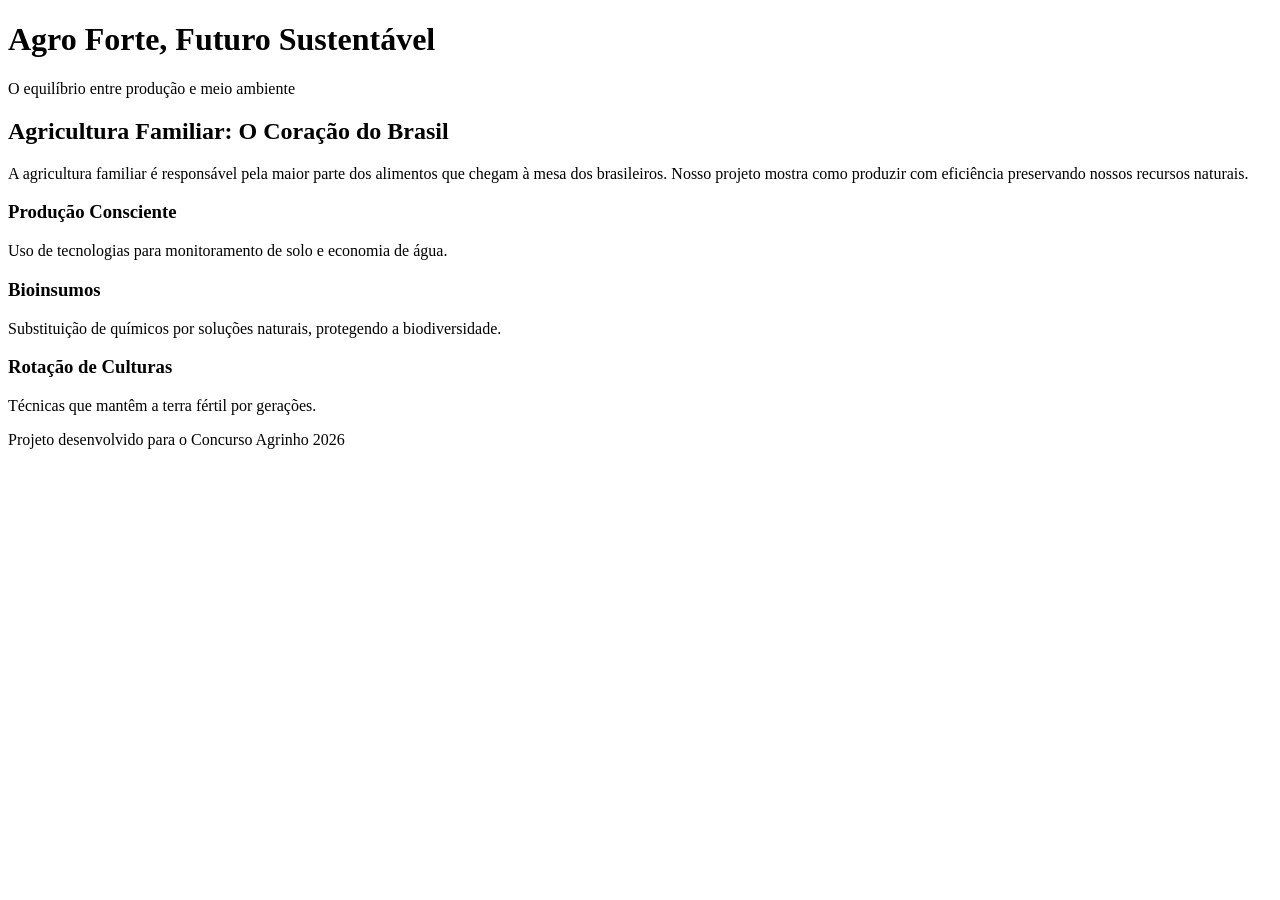
==== index.html @ bb141776 "Rename gemini-code-1778341694458.html to index.html" ====
<!DOCTYPE html>
<html lang="pt-br">
<head>
    <meta charset="UTF-8">
    <meta name="viewport" content="width=device-width, initial-scale=1.0">
    <title>AgroSustentável - Futuro da Agricultura Familiar</title>
    <link rel="stylesheet" href="style.css">
</head>
<body>
    <header>
        <h1>Agro Forte, Futuro Sustentável</h1>
        <p>O equilíbrio entre produção e meio ambiente</p>
    </header>

    <main>
        <section id="sobre">
            <h2>Agricultura Familiar: O Coração do Brasil</h2>
            <p>A agricultura familiar é responsável pela maior parte dos alimentos que chegam à mesa dos brasileiros. Nosso projeto mostra como produzir com eficiência preservando nossos recursos naturais.</p>
        </section>

        <section id="pilares">
            <div class="card">
                <h3>Produção Consciente</h3>
                <p>Uso de tecnologias para monitoramento de solo e economia de água.</p>
            </div>
            <div class="card">
                <h3>Bioinsumos</h3>
                <p>Substituição de químicos por soluções naturais, protegendo a biodiversidade.</p>
            </div>
            <div class="card">
                <h3>Rotação de Culturas</h3>
                <p>Técnicas que mantêm a terra fértil por gerações.</p>
            </div>
        </section>
    </main>

    <footer>
        <p>Projeto desenvolvido para o Concurso Agrinho 2026</p>
    </footer>
</body>
</html>
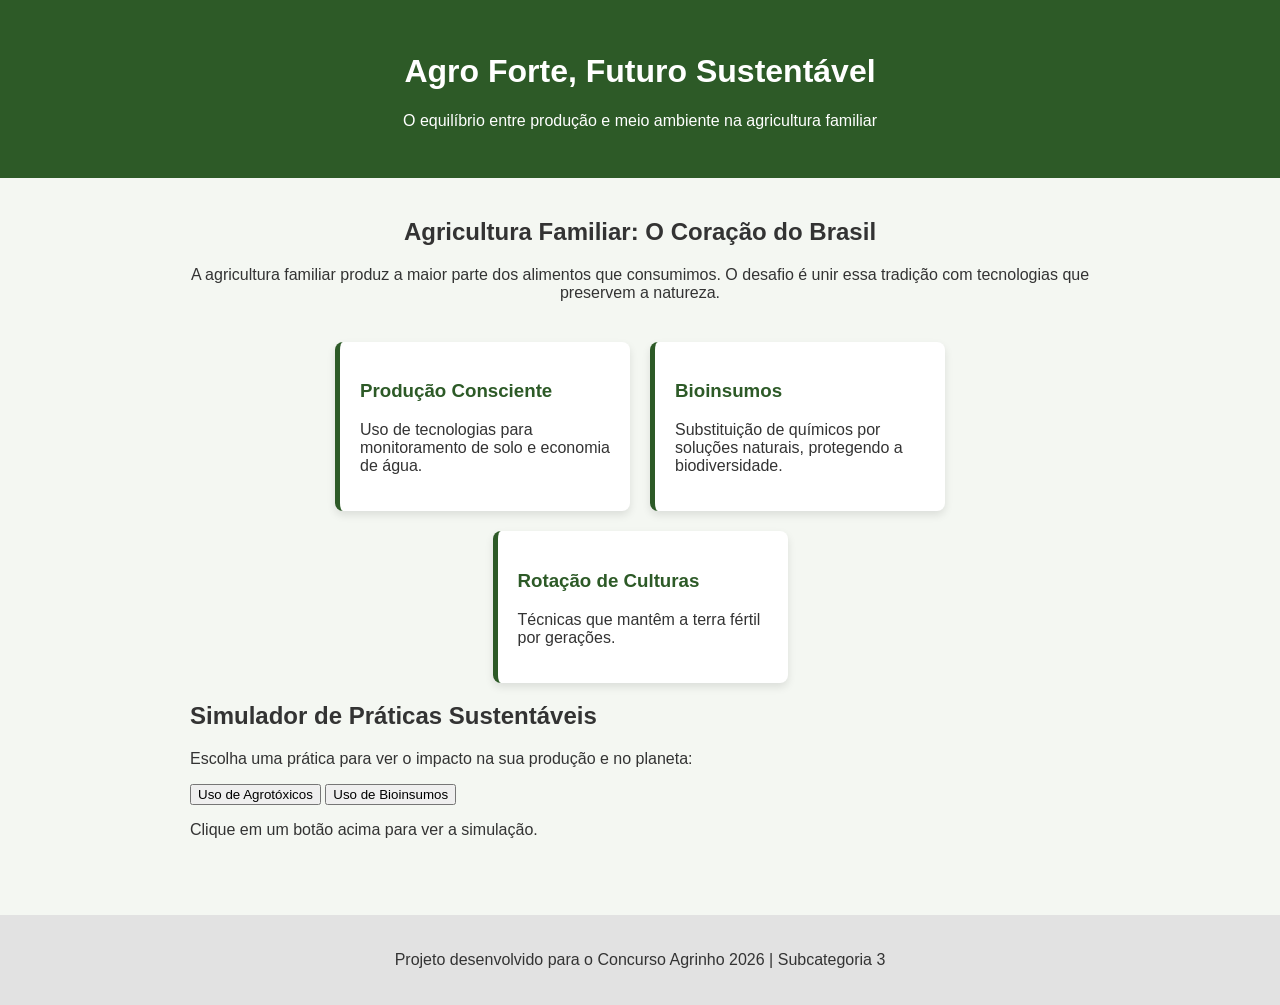
==== commit 64a5bc5e: "Update index.html" ====
--- a/index.html
+++ b/index.html
@@ -3,19 +3,19 @@
 <head>
     <meta charset="UTF-8">
     <meta name="viewport" content="width=device-width, initial-scale=1.0">
-    <title>AgroSustentável - Futuro da Agricultura Familiar</title>
+    <title>AgroSustentável - Concurso Agrinho 2026</title>
     <link rel="stylesheet" href="style.css">
 </head>
 <body>
     <header>
         <h1>Agro Forte, Futuro Sustentável</h1>
-        <p>O equilíbrio entre produção e meio ambiente</p>
+        <p>O equilíbrio entre produção e meio ambiente na agricultura familiar</p>
     </header>
 
     <main>
         <section id="sobre">
             <h2>Agricultura Familiar: O Coração do Brasil</h2>
-            <p>A agricultura familiar é responsável pela maior parte dos alimentos que chegam à mesa dos brasileiros. Nosso projeto mostra como produzir com eficiência preservando nossos recursos naturais.</p>
+            <p>A agricultura familiar produz a maior parte dos alimentos que consumimos. O desafio é unir essa tradição com tecnologias que preservem a natureza.</p>
         </section>
 
         <section id="pilares">
@@ -32,10 +32,26 @@
                 <p>Técnicas que mantêm a terra fértil por gerações.</p>
             </div>
         </section>
+
+        <section id="simulador">
+            <h2>Simulador de Práticas Sustentáveis</h2>
+            <p>Escolha uma prática para ver o impacto na sua produção e no planeta:</p>
+            
+            <div class="botoes-simulacao">
+                <button onclick="simular('quimico')">Uso de Agrotóxicos</button>
+                <button onclick="simular('sustentavel')">Uso de Bioinsumos</button>
+            </div>
+
+            <div id="resultado-simulacao">
+                <p>Clique em um botão acima para ver a simulação.</p>
+            </div>
+        </section>
     </main>
 
     <footer>
-        <p>Projeto desenvolvido para o Concurso Agrinho 2026</p>
+        <p>Projeto desenvolvido para o Concurso Agrinho 2026 | Subcategoria 3</p>
     </footer>
+
+    <script src="script.js"></script>
 </body>
 </html>
--- a/style.css
+++ b/style.css
@@ -0,0 +1,52 @@
+body {
+    font-family: 'Segoe UI', Tahoma, Geneva, Verdana, sans-serif;
+    margin: 0;
+    padding: 0;
+    background-color: #f4f7f2;
+    color: #333;
+}
+
+header {
+    background-color: #2d5a27;
+    color: white;
+    padding: 2rem;
+    text-align: center;
+}
+
+main {
+    padding: 20px;
+    max-width: 900px;
+    margin: auto;
+}
+
+#sobre {
+    text-align: center;
+    margin-bottom: 40px;
+}
+
+#pilares {
+    display: flex;
+    gap: 20px;
+    flex-wrap: wrap;
+    justify-content: center;
+}
+
+.card {
+    background: white;
+    border-left: 5px solid #2d5a27;
+    padding: 20px;
+    width: 250px;
+    box-shadow: 0 4px 8px rgba(0,0,0,0.1);
+    border-radius: 8px;
+}
+
+.card h3 {
+    color: #2d5a27;
+}
+
+footer {
+    text-align: center;
+    padding: 20px;
+    background: #e2e2e2;
+    margin-top: 40px;
+}
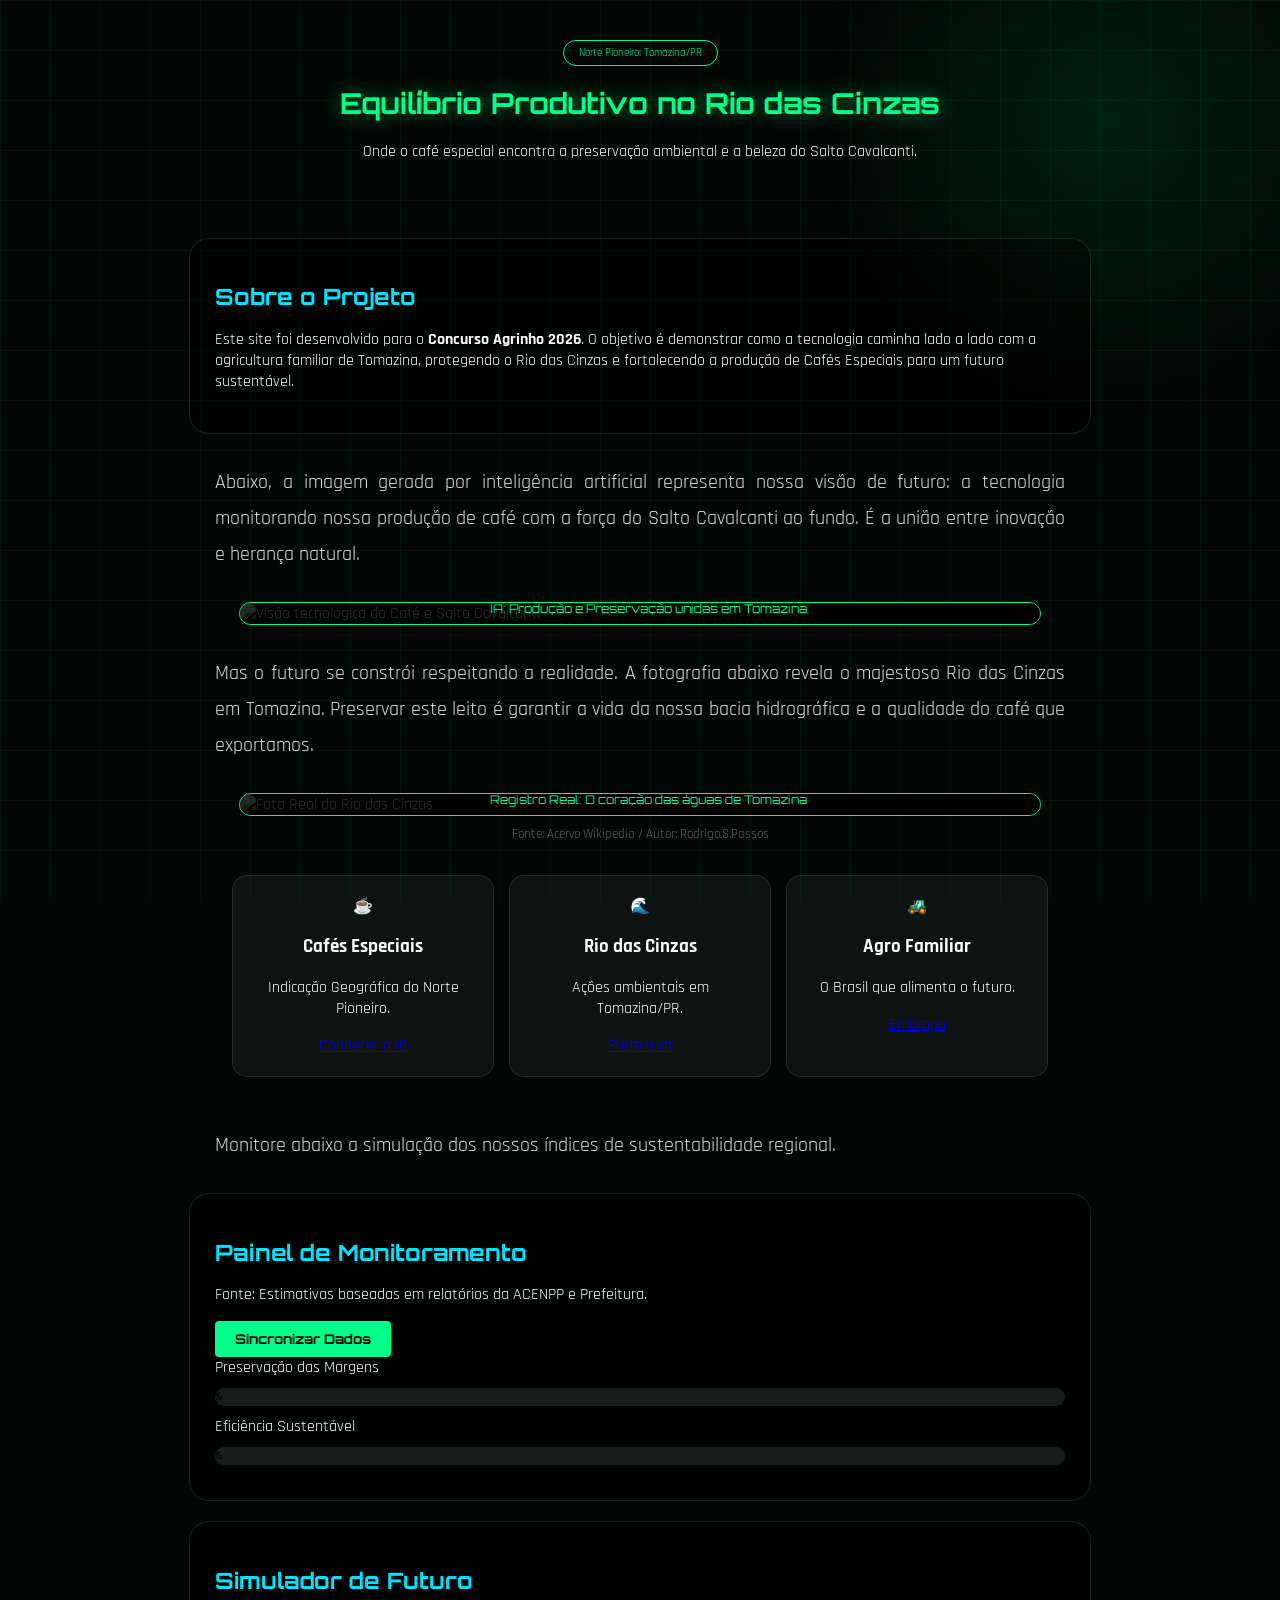
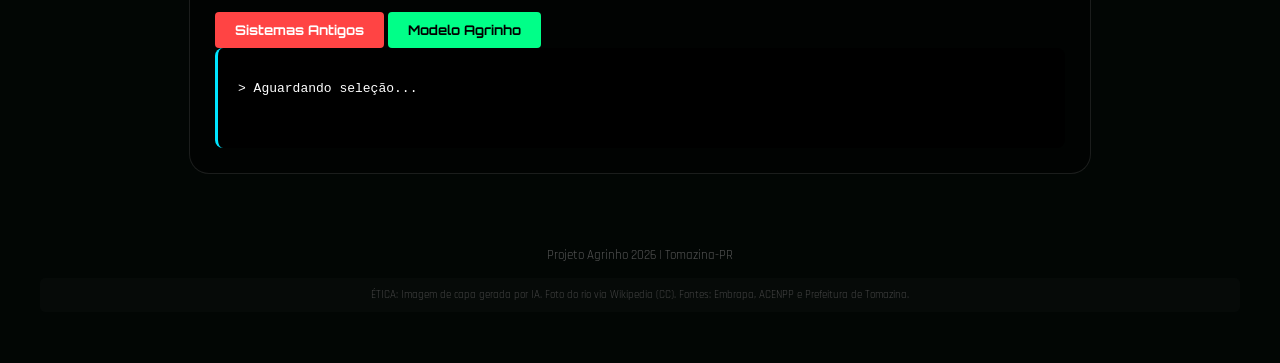
==== commit 62c49d0a: "Update index.html" ====
--- a/index.html
+++ b/index.html
@@ -3,53 +3,109 @@
 <head>
     <meta charset="UTF-8">
     <meta name="viewport" content="width=device-width, initial-scale=1.0">
-    <title>AgroSustentável - Concurso Agrinho 2026</title>
+    <title>Tomazina Sustentável - Agrinho 2026</title>
     <link rel="stylesheet" href="style.css">
+    <link href="https://fonts.googleapis.com/css2?family=Orbitron:wght@400;700&family=Rajdhani:wght@300;500;700&display=swap" rel="stylesheet">
 </head>
 <body>
+    <div class="grid-overlay"></div>
+    <div class="glow-sphere"></div>
+    
     <header>
-        <h1>Agro Forte, Futuro Sustentável</h1>
-        <p>O equilíbrio entre produção e meio ambiente na agricultura familiar</p>
+        <div class="badge">Norte Pioneiro: Tomazina/PR</div>
+        <h1>Equilíbrio Produtivo no Rio das Cinzas</h1>
+        <p class="subtitle">Onde o café especial encontra a preservação ambiental e a beleza do Salto Cavalcanti.</p>
     </header>
 
+    <section id="sobre-projeto" class="glass-panel">
+        <h2 class="section-title">Sobre o Projeto</h2>
+        <p class="texto-justificativa">
+            Este site foi desenvolvido para o <strong>Concurso Agrinho 2026</strong>. O objetivo é demonstrar como a 
+            tecnologia caminha lado a lado com a agricultura familiar de Tomazina, protegendo o Rio das Cinzas e 
+            fortalecendo a produção de Cafés Especiais para um futuro sustentável.
+        </p>
+    </section>
+
+    <div class="text-block-accessible">
+        <p>
+            Abaixo, a imagem gerada por inteligência artificial representa nossa visão de futuro: a tecnologia monitorando 
+            nossa produção de café com a força do Salto Cavalcanti ao fundo. É a união entre inovação e herança natural.
+        </p>
+    </div>
+
+    <section class="image-showcase">
+        <div class="image-container">
+            <img src="capa-sustentavel.png" alt="Visão tecnológica do Café e Salto Cavalcanti">
+            <div class="image-caption">IA: Produção e Preservação unidas em Tomazina</div>
+        </div>
+    </section>
+
+    <div class="text-block-accessible">
+        <p>
+            Mas o futuro se constrói respeitando a realidade. A fotografia abaixo revela o majestoso Rio das Cinzas em 
+            Tomazina. Preservar este leito é garantir a vida da nossa bacia hidrográfica e a qualidade do café que exportamos.
+        </p>
+    </div>
+
+    <section class="image-showcase">
+        <div class="image-container">
+            <img src="https://upload.wikimedia.org/wikipedia/commons/thumb/b/b3/Rio_das_Cinzas_em_Tomazina.jpg/1024px-Rio_das_Cinzas_em_Tomazina.jpg" alt="Foto Real do Rio das Cinzas">
+            <div class="image-caption">Registro Real: O coração das águas de Tomazina</div>
+        </div>
+    </section>
+    <p class="image-source">Fonte: Acervo Wikipedia / Autor: Rodrigo.S.Passos</p>
+
     <main>
-        <section id="sobre">
-            <h2>Agricultura Familiar: O Coração do Brasil</h2>
-            <p>A agricultura familiar produz a maior parte dos alimentos que consumimos. O desafio é unir essa tradição com tecnologias que preservem a natureza.</p>
-        </section>
-
-        <section id="pilares">
-            <div class="card">
-                <h3>Produção Consciente</h3>
-                <p>Uso de tecnologias para monitoramento de solo e economia de água.</p>
+        <section id="cards-container">
+            <div class="glass-card">
+                <div class="icon">☕</div>
+                <h3>Cafés Especiais</h3>
+                <p>Indicação Geográfica do Norte Pioneiro.</p>
+                <a href="https://www.cafesespeciaisdonortepioneiro.com.br/" target="_blank" class="btn-link">Conhecer a IG</a>
             </div>
-            <div class="card">
-                <h3>Bioinsumos</h3>
-                <p>Substituição de químicos por soluções naturais, protegendo a biodiversidade.</p>
+            <div class="glass-card">
+                <div class="icon">🌊</div>
+                <h3>Rio das Cinzas</h3>
+                <p>Ações ambientais em Tomazina/PR.</p>
+                <a href="https://www.tomazina.pr.gov.br/meio-ambiente" target="_blank" class="btn-link">Prefeitura</a>
             </div>
-            <div class="card">
-                <h3>Rotação de Culturas</h3>
-                <p>Técnicas que mantêm a terra fértil por gerações.</p>
+            <div class="glass-card">
+                <div class="icon">🚜</div>
+                <h3>Agro Familiar</h3>
+                <p>O Brasil que alimenta o futuro.</p>
+                <div class="link-group">
+                    <a href="https://www.embrapa.br/tema-agricultura-familiar" target="_blank" class="btn-link-sm">Embrapa</a>
+                </div>
             </div>
         </section>
 
-        <section id="simulador">
-            <h2>Simulador de Práticas Sustentáveis</h2>
-            <p>Escolha uma prática para ver o impacto na sua produção e no planeta:</p>
-            
-            <div class="botoes-simulacao">
-                <button onclick="simular('quimico')">Uso de Agrotóxicos</button>
-                <button onclick="simular('sustentavel')">Uso de Bioinsumos</button>
+        <div class="text-block-accessible">
+            <p>Monitore abaixo a simulação dos nossos índices de sustentabilidade regional.</p>
+        </div>
+
+        <section id="comparativo-dados" class="glass-panel">
+            <h2 class="section-title">Painel de Monitoramento</h2>
+            <p class="fonte-dados">Fonte: Estimativas baseadas em relatórios da ACENPP e Prefeitura.</p>
+            <button class="btn-main" onclick="animarGrafico()">Sincronizar Dados</button>
+            <div class="grafico-container">
+                <div class="data-row"><label>Preservação das Margens</label><div class="progress-bg"><div id="barra-rio" class="progress-fill neon-cyan">0%</div></div></div>
+                <div class="data-row"><label>Eficiência Sustentável</label><div class="progress-bg"><div id="barra-cafe" class="progress-fill neon-green">0%</div></div></div>
             </div>
+        </section>
 
-            <div id="resultado-simulacao">
-                <p>Clique em um botão acima para ver a simulação.</p>
+        <section id="simulador-futurista" class="glass-panel">
+            <h2 class="section-title">Simulador de Futuro</h2>
+            <div class="terminal-actions">
+                <button class="btn-action red" onclick="simular('quimico')">Sistemas Antigos</button>
+                <button class="btn-action green" onclick="simular('sustentavel')">Modelo Agrinho</button>
             </div>
+            <div id="terminal-screen"><p id="status-text">> Aguardando seleção...</p></div>
         </section>
     </main>
 
     <footer>
-        <p>Projeto desenvolvido para o Concurso Agrinho 2026 | Subcategoria 3</p>
+        <p>Projeto Agrinho 2026 | Tomazina-PR</p>
+        <p class="credits">ÉTICA: Imagem de capa gerada por IA. Foto do rio via Wikipedia (CC). Fontes: Embrapa, ACENPP e Prefeitura de Tomazina.</p>
     </footer>
 
     <script src="script.js"></script>
--- a/style.css
+++ b/style.css
@@ -1,52 +1,67 @@
-body {
-    font-family: 'Segoe UI', Tahoma, Geneva, Verdana, sans-serif;
-    margin: 0;
-    padding: 0;
-    background-color: #f4f7f2;
-    color: #333;
+:root {
+    --neon-green: #00ff88;
+    --neon-cyan: #00e5ff;
+    --dark-void: #020604;
+    --glass-white: rgba(255, 255, 255, 0.05);
+    --glass-border: rgba(255, 255, 255, 0.1);
 }
 
-header {
-    background-color: #2d5a27;
-    color: white;
-    padding: 2rem;
-    text-align: center;
+body {
+    background-color: var(--dark-void);
+    color: #ffffff;
+    font-family: 'Rajdhani', sans-serif;
+    margin: 0;
+    overflow-x: hidden;
 }
 
-main {
-    padding: 20px;
-    max-width: 900px;
-    margin: auto;
+/* Fundo Futurista */
+.grid-overlay {
+    position: fixed;
+    top: 0; left: 0; width: 100%; height: 100%;
+    background-image: linear-gradient(rgba(0, 255, 136, 0.05) 1px, transparent 1px), 
+                      linear-gradient(90deg, rgba(0, 255, 136, 0.05) 1px, transparent 1px);
+    background-size: 50px 50px;
+    z-index: -2;
 }
 
-#sobre {
-    text-align: center;
-    margin-bottom: 40px;
+.glow-sphere {
+    position: fixed;
+    top: -20%; right: -10%; width: 600px; height: 600px;
+    background: radial-gradient(circle, rgba(0, 255, 136, 0.1) 0%, transparent 70%);
+    z-index: -1;
 }
 
-#pilares {
-    display: flex;
-    gap: 20px;
-    flex-wrap: wrap;
-    justify-content: center;
-}
+header { padding: 40px 20px; text-align: center; }
+h1 { font-family: 'Orbitron', sans-serif; font-size: 1.8rem; color: var(--neon-green); text-shadow: 0 0 20px rgba(0, 255, 136, 0.5); }
+.badge { display: inline-block; padding: 5px 15px; border: 1px solid var(--neon-green); border-radius: 50px; color: var(--neon-green); font-size: 0.7rem; }
 
-.card {
-    background: white;
-    border-left: 5px solid #2d5a27;
-    padding: 20px;
-    width: 250px;
-    box-shadow: 0 4px 8px rgba(0,0,0,0.1);
-    border-radius: 8px;
-}
+/* ACESSIBILIDADE */
+.text-block-accessible { max-width: 850px; margin: 30px auto; padding: 0 25px; text-align: justify; }
+.text-block-accessible p { font-size: 1.25rem; line-height: 1.8; color: #e0e0e0; }
 
-.card h3 {
-    color: #2d5a27;
-}
+.glass-panel { background: rgba(0, 0, 0, 0.4); border: 1px solid var(--glass-border); border-radius: 20px; padding: 25px; max-width: 850px; margin: 20px auto; width: 90%; }
+.section-title { font-family: 'Orbitron', sans-serif; color: var(--neon-cyan); font-size: 1.4rem; }
 
-footer {
-    text-align: center;
-    padding: 20px;
-    background: #e2e2e2;
-    margin-top: 40px;
-}
+.image-showcase { display: flex; justify-content: center; margin: 20px 0; }
+.image-container { max-width: 800px; width: 90%; border-radius: 15px; overflow: hidden; border: 1px solid var(--neon-green); position: relative; }
+.image-container img { width: 100%; display: block; filter: brightness(0.9); }
+.image-caption { position: absolute; bottom: 0; width: 100%; background: rgba(0,0,0,0.8); color: var(--neon-green); padding: 8px; text-align: center; font-size: 0.75rem; font-family: 'Orbitron'; }
+.image-source { text-align: center; font-size: 0.8rem; color: #666; margin-top: -10px; }
+
+#cards-container { display: flex; flex-wrap: wrap; justify-content: center; gap: 15px; padding: 20px; }
+.glass-card { background: var(--glass-white); border: 1px solid var(--glass-border); border-radius: 15px; padding: 20px; width: 220px; text-align: center; }
+
+.progress-bg { background: rgba(255,255,255,0.1); height: 18px; border-radius: 10px; margin: 10px 0; overflow: hidden; }
+.progress-fill { height: 100%; display: flex; align-items: center; justify-content: center; font-size: 11px; color: #000; font-weight: bold; width: 0%; transition: width 0.5s ease; }
+.neon-green { background: var(--neon-green); }
+.neon-cyan { background: var(--neon-cyan); }
+
+.btn-main, .btn-action { background: var(--neon-green); border: none; padding: 10px 20px; font-family: 'Orbitron'; cursor: pointer; border-radius: 4px; font-weight: bold; }
+.red { background: #ff4444; color: #fff; }
+
+#terminal-screen { background: #000; padding: 20px; border-radius: 8px; font-family: monospace; border-left: 3px solid var(--neon-cyan); min-height: 60px; text-align: left; }
+
+footer { text-align: center; padding: 40px; font-size: 0.8rem; color: #555; }
+.credits { font-size: 0.7rem; color: #444; margin-top: 15px; background: rgba(255,255,255,0.02); padding: 10px; border-radius: 5px; }
+
+@media (max-width: 600px) { .text-block-accessible p { font-size: 1.1rem; } h1 { font-size: 1.5rem; } }
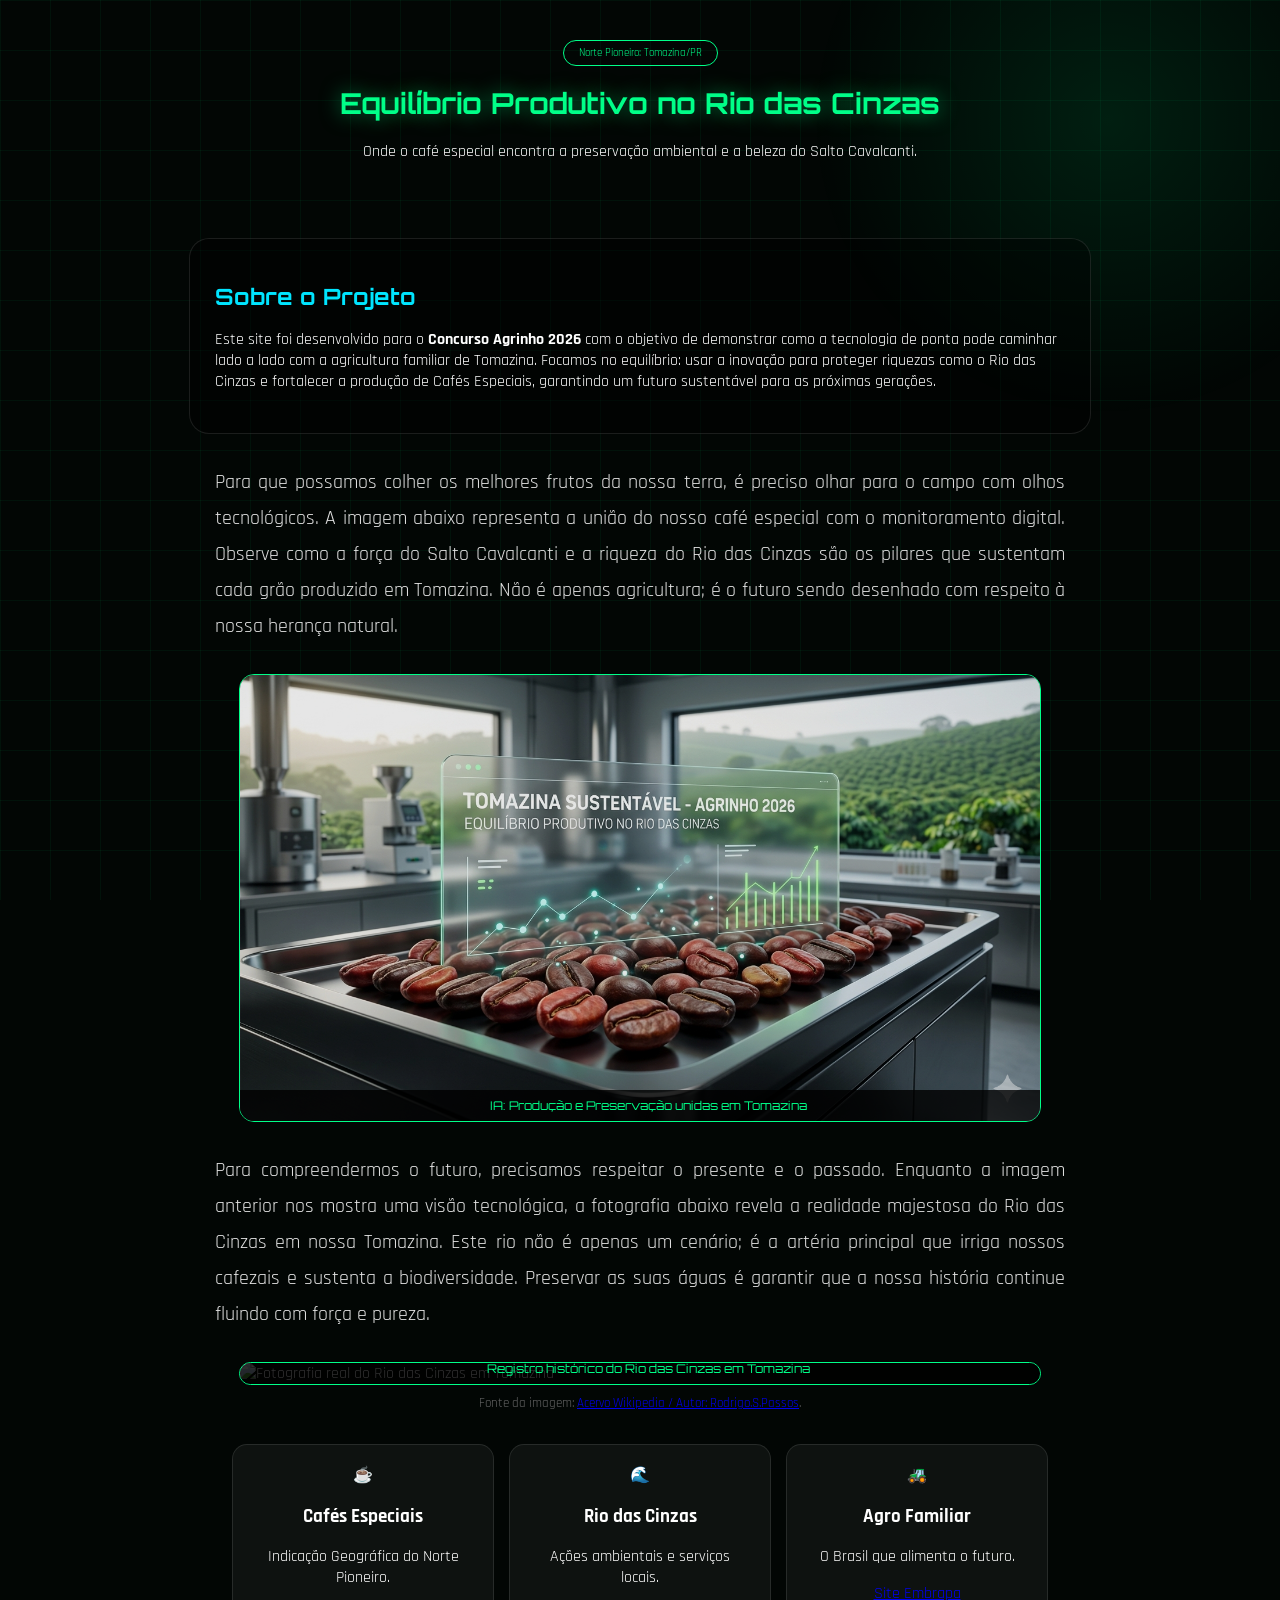
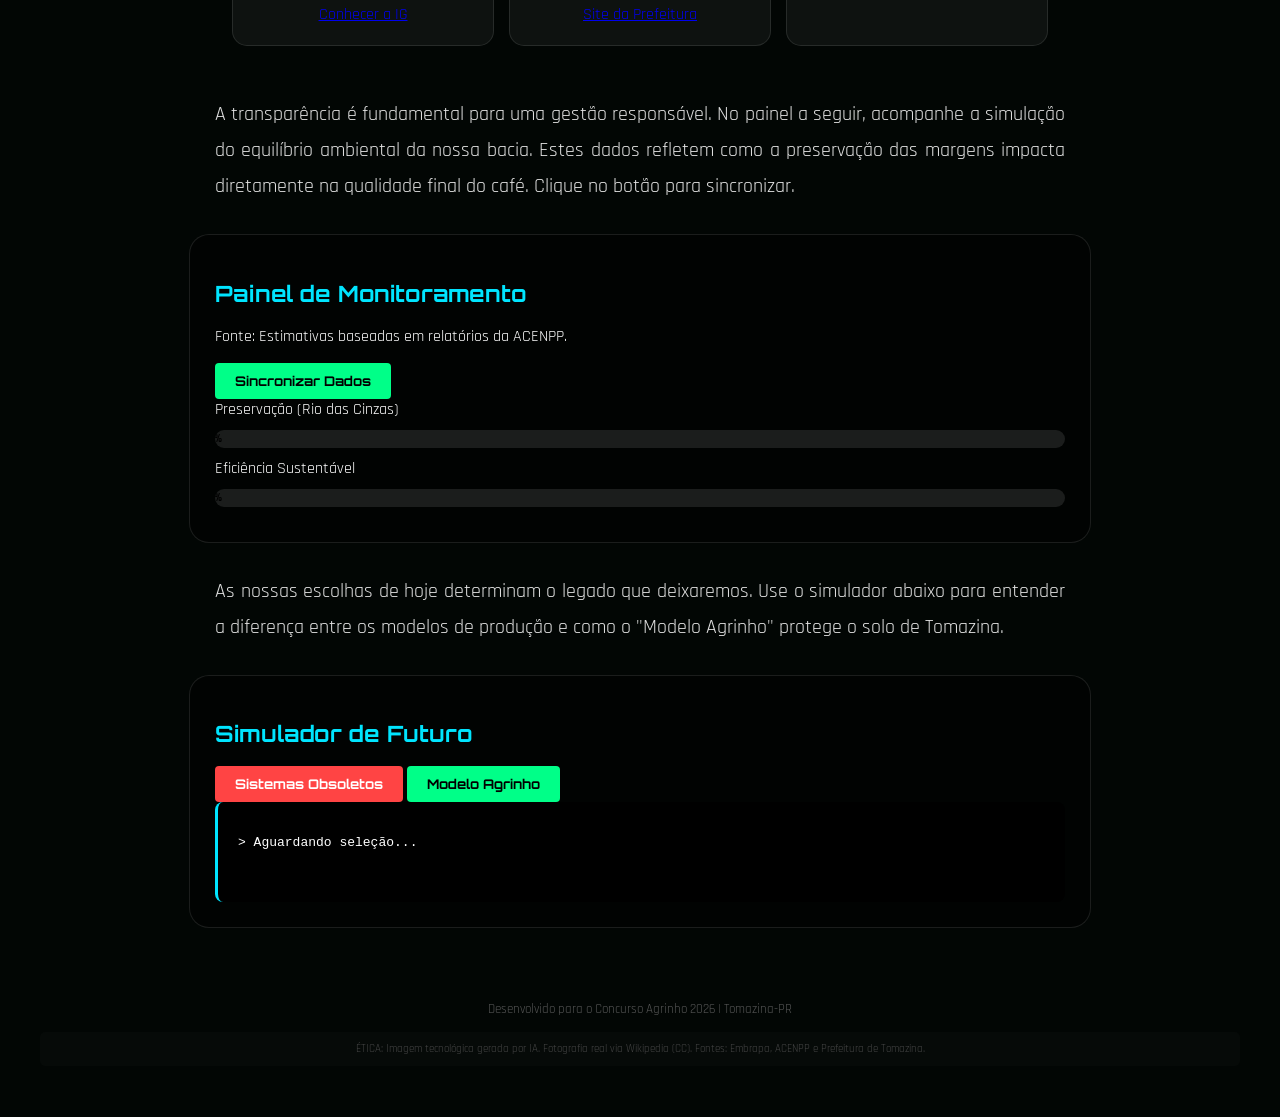
==== commit 3eeebf16: "Update index.html" ====
--- a/index.html
+++ b/index.html
@@ -20,16 +20,19 @@
     <section id="sobre-projeto" class="glass-panel">
         <h2 class="section-title">Sobre o Projeto</h2>
         <p class="texto-justificativa">
-            Este site foi desenvolvido para o <strong>Concurso Agrinho 2026</strong>. O objetivo é demonstrar como a 
-            tecnologia caminha lado a lado com a agricultura familiar de Tomazina, protegendo o Rio das Cinzas e 
-            fortalecendo a produção de Cafés Especiais para um futuro sustentável.
+            Este site foi desenvolvido para o <strong>Concurso Agrinho 2026</strong> com o objetivo de demonstrar como a 
+            tecnologia de ponta pode caminhar lado a lado com a agricultura familiar de Tomazina. 
+            Focamos no equilíbrio: usar a inovação para proteger riquezas como o Rio das Cinzas e fortalecer a produção de 
+            Cafés Especiais, garantindo um futuro sustentável para as próximas gerações.
         </p>
     </section>
 
     <div class="text-block-accessible">
         <p>
-            Abaixo, a imagem gerada por inteligência artificial representa nossa visão de futuro: a tecnologia monitorando 
-            nossa produção de café com a força do Salto Cavalcanti ao fundo. É a união entre inovação e herança natural.
+            Para que possamos colher os melhores frutos da nossa terra, é preciso olhar para o campo com olhos tecnológicos. 
+            A imagem abaixo representa a união do nosso café especial com o monitoramento digital. Observe como a força do 
+            Salto Cavalcanti e a riqueza do Rio das Cinzas são os pilares que sustentam cada grão produzido em Tomazina. 
+            Não é apenas agricultura; é o futuro sendo desenhado com respeito à nossa herança natural.
         </p>
     </div>
 
@@ -42,18 +45,22 @@
 
     <div class="text-block-accessible">
         <p>
-            Mas o futuro se constrói respeitando a realidade. A fotografia abaixo revela o majestoso Rio das Cinzas em 
-            Tomazina. Preservar este leito é garantir a vida da nossa bacia hidrográfica e a qualidade do café que exportamos.
+            Para compreendermos o futuro, precisamos respeitar o presente e o passado. Enquanto a imagem anterior nos mostra 
+            uma visão tecnológica, a fotografia abaixo revela a realidade majestosa do Rio das Cinzas em nossa Tomazina. 
+            Este rio não é apenas um cenário; é a artéria principal que irriga nossos cafezais e sustenta a biodiversidade. 
+            Preservar as suas águas é garantir que a nossa história continue fluindo com força e pureza.
         </p>
     </div>
 
     <section class="image-showcase">
         <div class="image-container">
-            <img src="https://upload.wikimedia.org/wikipedia/commons/thumb/b/b3/Rio_das_Cinzas_em_Tomazina.jpg/1024px-Rio_das_Cinzas_em_Tomazina.jpg" alt="Foto Real do Rio das Cinzas">
-            <div class="image-caption">Registro Real: O coração das águas de Tomazina</div>
+            <img src="rio-tomazina.jpg" alt="Fotografia real do Rio das Cinzas em Tomazina">
+            <div class="image-caption">Registro histórico do Rio das Cinzas em Tomazina</div>
         </div>
     </section>
-    <p class="image-source">Fonte: Acervo Wikipedia / Autor: Rodrigo.S.Passos</p>
+    <p class="image-source">
+        Fonte da imagem: <a href="https://pt.wikipedia.org/wiki/Ficheiro:Rio_das_Cinzas_em_Tomazina.jpg" target="_blank">Acervo Wikipedia / Autor: Rodrigo.S.Passos</a>.
+    </p>
 
     <main>
         <section id="cards-container">
@@ -63,40 +70,59 @@
                 <p>Indicação Geográfica do Norte Pioneiro.</p>
                 <a href="https://www.cafesespeciaisdonortepioneiro.com.br/" target="_blank" class="btn-link">Conhecer a IG</a>
             </div>
+
             <div class="glass-card">
                 <div class="icon">🌊</div>
                 <h3>Rio das Cinzas</h3>
-                <p>Ações ambientais em Tomazina/PR.</p>
-                <a href="https://www.tomazina.pr.gov.br/meio-ambiente" target="_blank" class="btn-link">Prefeitura</a>
+                <p>Ações ambientais e serviços locais.</p>
+                <a href="https://www.tomazina.pr.gov.br/meio-ambiente" target="_blank" class="btn-link">Site da Prefeitura</a>
             </div>
+
             <div class="glass-card">
                 <div class="icon">🚜</div>
                 <h3>Agro Familiar</h3>
                 <p>O Brasil que alimenta o futuro.</p>
                 <div class="link-group">
-                    <a href="https://www.embrapa.br/tema-agricultura-familiar" target="_blank" class="btn-link-sm">Embrapa</a>
+                    <a href="https://www.embrapa.br/tema-agricultura-familiar" target="_blank" class="btn-link-sm">Site Embrapa</a>
                 </div>
             </div>
         </section>
 
         <div class="text-block-accessible">
-            <p>Monitore abaixo a simulação dos nossos índices de sustentabilidade regional.</p>
+            <p>
+                A transparência é fundamental para uma gestão responsável. No painel a seguir, acompanhe a simulação do 
+                equilíbrio ambiental da nossa bacia. Estes dados refletem como a preservação das margens impacta diretamente 
+                na qualidade final do café. Clique no botão para sincronizar.
+            </p>
         </div>
 
         <section id="comparativo-dados" class="glass-panel">
             <h2 class="section-title">Painel de Monitoramento</h2>
-            <p class="fonte-dados">Fonte: Estimativas baseadas em relatórios da ACENPP e Prefeitura.</p>
+            <p class="fonte-dados">Fonte: Estimativas baseadas em relatórios da ACENPP.</p>
             <button class="btn-main" onclick="animarGrafico()">Sincronizar Dados</button>
             <div class="grafico-container">
-                <div class="data-row"><label>Preservação das Margens</label><div class="progress-bg"><div id="barra-rio" class="progress-fill neon-cyan">0%</div></div></div>
-                <div class="data-row"><label>Eficiência Sustentável</label><div class="progress-bg"><div id="barra-cafe" class="progress-fill neon-green">0%</div></div></div>
+                <div class="data-row">
+                    <label>Preservação (Rio das Cinzas)</label>
+                    <div class="progress-bg"><div id="barra-rio" class="progress-fill neon-cyan">0%</div></div>
+                </div>
+                <div class="data-row">
+                    <label>Eficiência Sustentável</label>
+                    <div class="progress-bg"><div id="barra-cafe" class="progress-fill neon-green">0%</div></div>
+                </div>
             </div>
         </section>
+
+        <div class="text-block-accessible">
+            <p>
+                As nossas escolhas de hoje determinam o legado que deixaremos. Use o simulador abaixo para entender a 
+                diferença entre os modelos de produção e como o "Modelo Agrinho" protege o solo de Tomazina.
+            </p>
+        </div>
 
         <section id="simulador-futurista" class="glass-panel">
             <h2 class="section-title">Simulador de Futuro</h2>
             <div class="terminal-actions">
-                <button class="btn-action red" onclick="simular('quimico')">Sistemas Antigos</button>
+                <button class="btn-action red" onclick="simular('quimico')">Sistemas Obsoletos</button>
                 <button class="btn-action green" onclick="simular('sustentavel')">Modelo Agrinho</button>
             </div>
             <div id="terminal-screen"><p id="status-text">> Aguardando seleção...</p></div>
@@ -104,8 +130,11 @@
     </main>
 
     <footer>
-        <p>Projeto Agrinho 2026 | Tomazina-PR</p>
-        <p class="credits">ÉTICA: Imagem de capa gerada por IA. Foto do rio via Wikipedia (CC). Fontes: Embrapa, ACENPP e Prefeitura de Tomazina.</p>
+        <p>Desenvolvido para o Concurso Agrinho 2026 | Tomazina-PR</p>
+        <p class="credits">
+            ÉTICA: Imagem tecnológica gerada por IA. Fotografia real via Wikipedia (CC). 
+            Fontes: Embrapa, ACENPP e Prefeitura de Tomazina.
+        </p>
     </footer>
 
     <script src="script.js"></script>
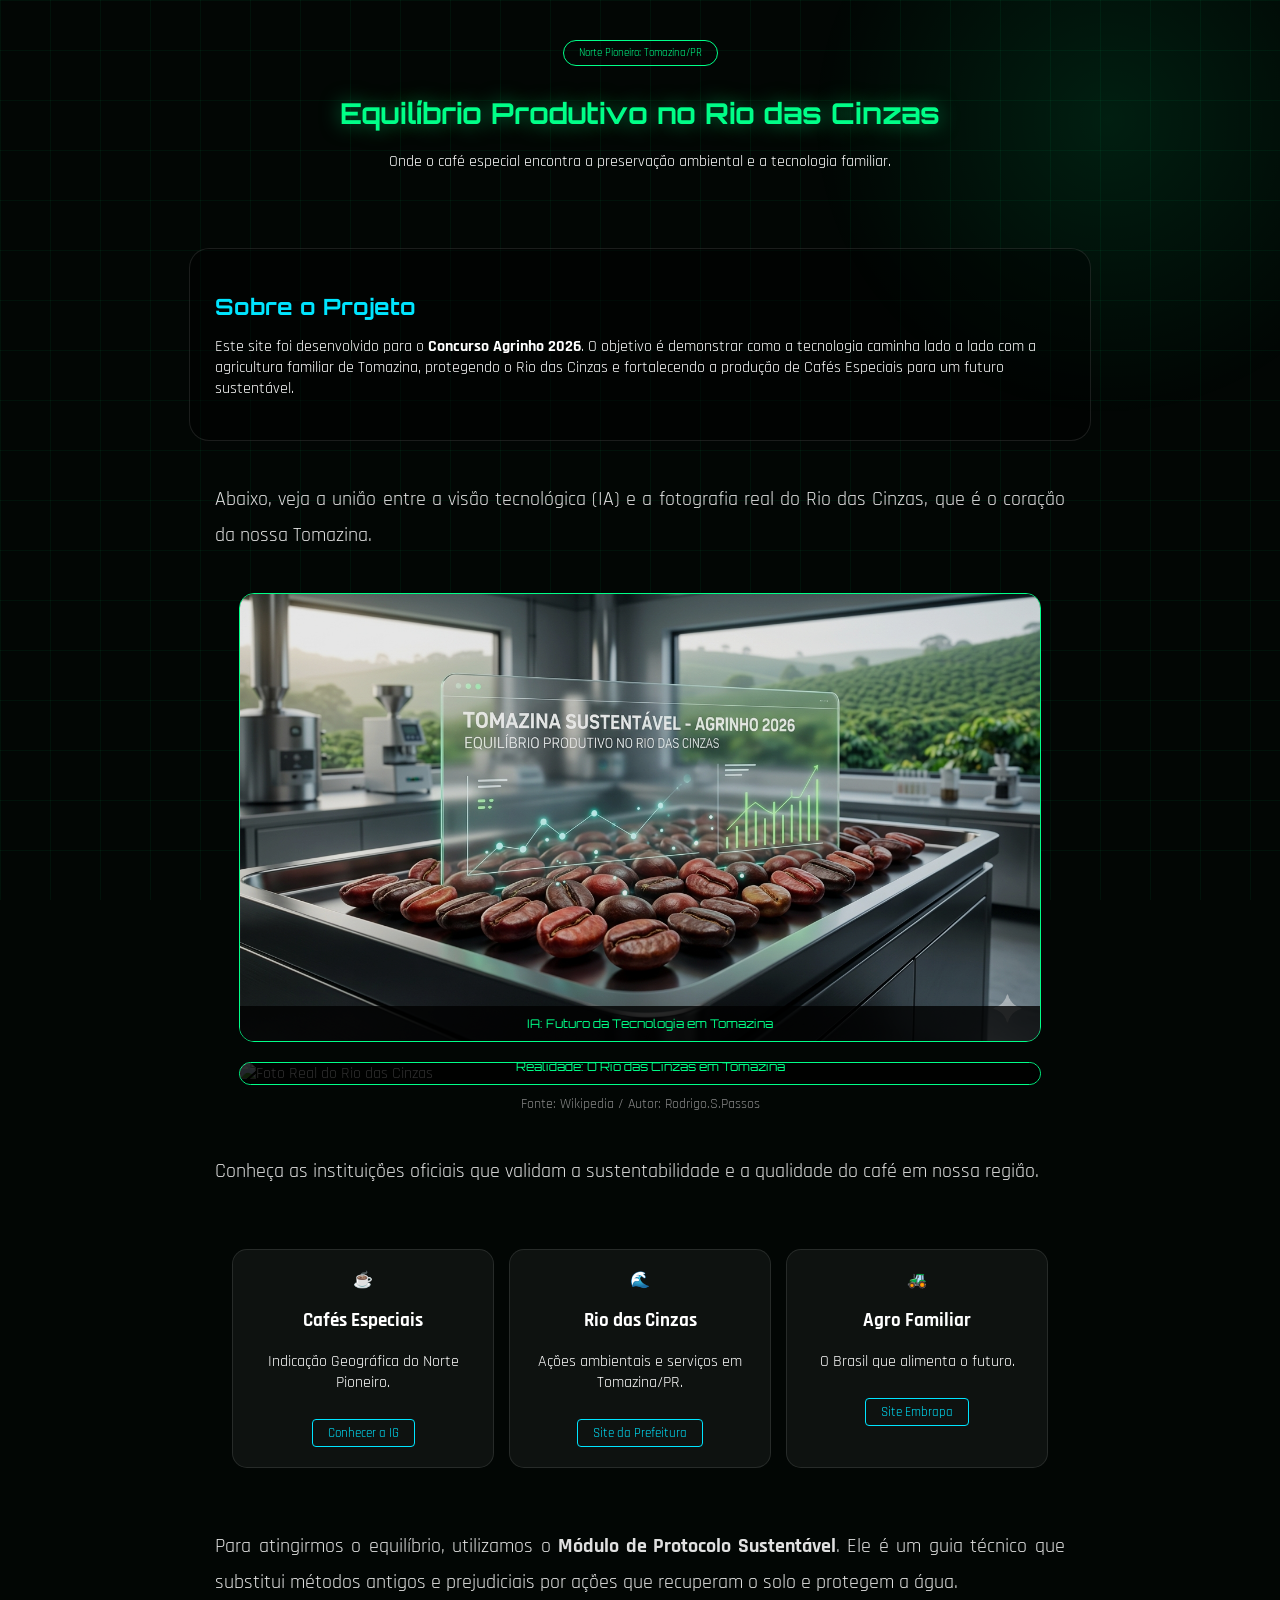
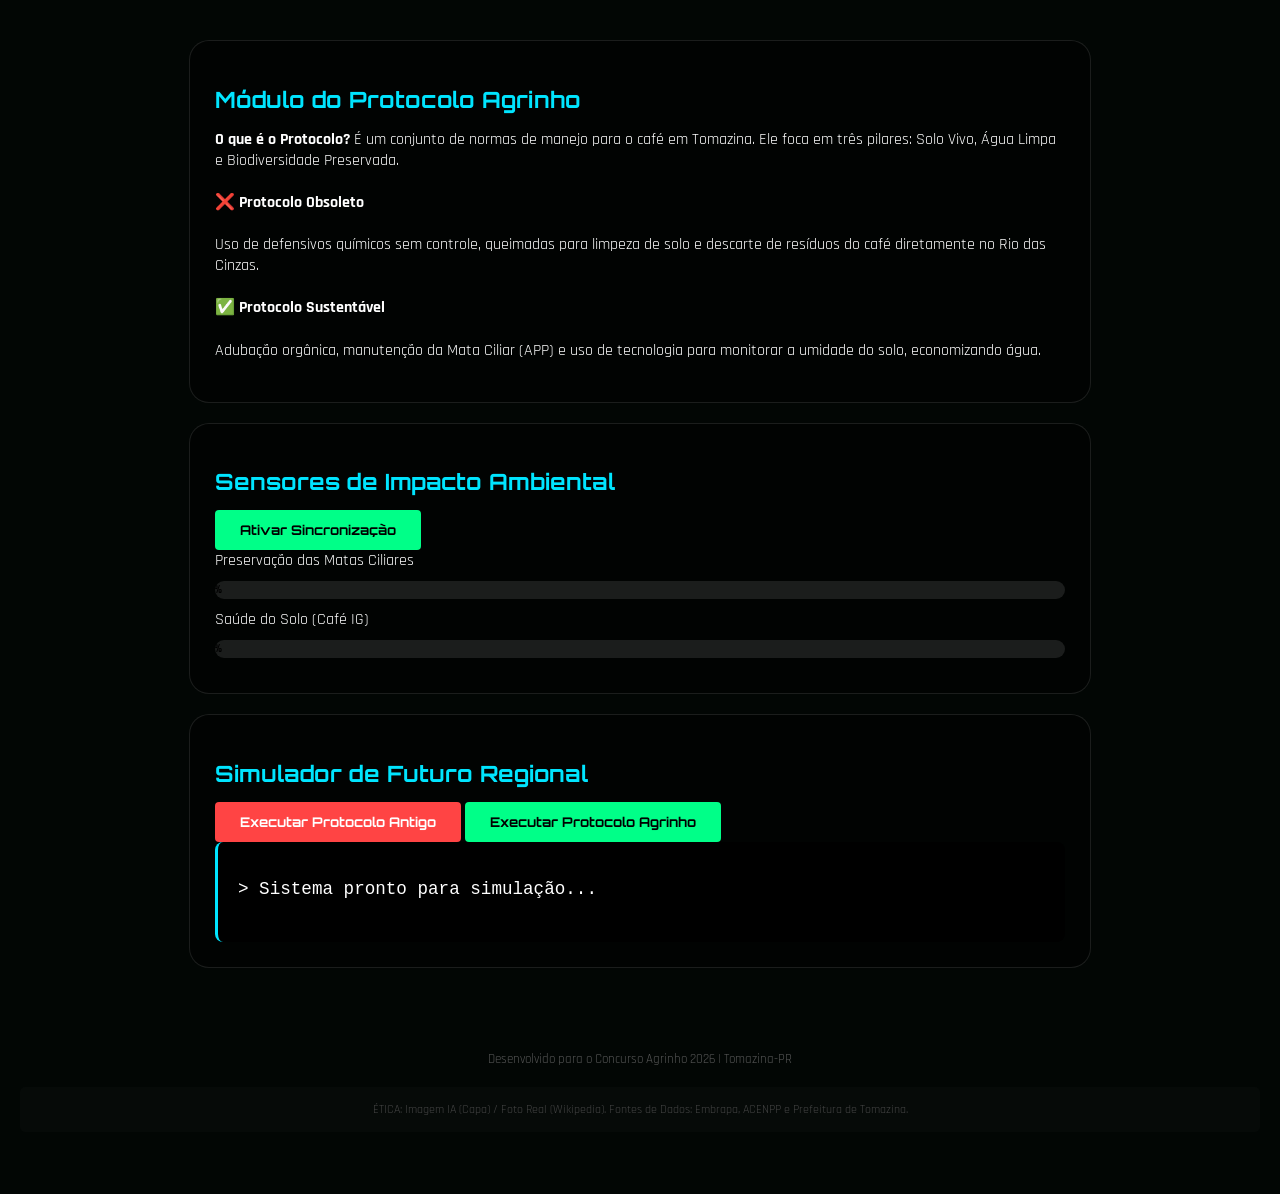
==== commit 031551d6: "Update index.html" ====
--- a/index.html
+++ b/index.html
@@ -14,55 +14,42 @@
     <header>
         <div class="badge">Norte Pioneiro: Tomazina/PR</div>
         <h1>Equilíbrio Produtivo no Rio das Cinzas</h1>
-        <p class="subtitle">Onde o café especial encontra a preservação ambiental e a beleza do Salto Cavalcanti.</p>
+        <p class="subtitle">Onde o café especial encontra a preservação ambiental e a tecnologia familiar.</p>
     </header>
 
     <section id="sobre-projeto" class="glass-panel">
         <h2 class="section-title">Sobre o Projeto</h2>
         <p class="texto-justificativa">
-            Este site foi desenvolvido para o <strong>Concurso Agrinho 2026</strong> com o objetivo de demonstrar como a 
-            tecnologia de ponta pode caminhar lado a lado com a agricultura familiar de Tomazina. 
-            Focamos no equilíbrio: usar a inovação para proteger riquezas como o Rio das Cinzas e fortalecer a produção de 
-            Cafés Especiais, garantindo um futuro sustentável para as próximas gerações.
+            Este site foi desenvolvido para o <strong>Concurso Agrinho 2026</strong>. O objetivo é demonstrar como a 
+            tecnologia caminha lado a lado com a agricultura familiar de Tomazina, protegendo o Rio das Cinzas e 
+            fortalecendo a produção de Cafés Especiais para um futuro sustentável.
         </p>
     </section>
 
     <div class="text-block-accessible">
-        <p>
-            Para que possamos colher os melhores frutos da nossa terra, é preciso olhar para o campo com olhos tecnológicos. 
-            A imagem abaixo representa a união do nosso café especial com o monitoramento digital. Observe como a força do 
-            Salto Cavalcanti e a riqueza do Rio das Cinzas são os pilares que sustentam cada grão produzido em Tomazina. 
-            Não é apenas agricultura; é o futuro sendo desenhado com respeito à nossa herança natural.
-        </p>
+        <p>Abaixo, veja a união entre a visão tecnológica (IA) e a fotografia real do Rio das Cinzas, que é o coração da nossa Tomazina.</p>
     </div>
 
     <section class="image-showcase">
         <div class="image-container">
-            <img src="capa-sustentavel.png" alt="Visão tecnológica do Café e Salto Cavalcanti">
-            <div class="image-caption">IA: Produção e Preservação unidas em Tomazina</div>
+            <img src="capa-sustentavel.png" alt="Visão tecnológica do Café">
+            <div class="image-caption">IA: Futuro da Tecnologia em Tomazina</div>
         </div>
     </section>
 
-    <div class="text-block-accessible">
-        <p>
-            Para compreendermos o futuro, precisamos respeitar o presente e o passado. Enquanto a imagem anterior nos mostra 
-            uma visão tecnológica, a fotografia abaixo revela a realidade majestosa do Rio das Cinzas em nossa Tomazina. 
-            Este rio não é apenas um cenário; é a artéria principal que irriga nossos cafezais e sustenta a biodiversidade. 
-            Preservar as suas águas é garantir que a nossa história continue fluindo com força e pureza.
-        </p>
-    </div>
-
     <section class="image-showcase">
         <div class="image-container">
-            <img src="rio-tomazina.jpg" alt="Fotografia real do Rio das Cinzas em Tomazina">
-            <div class="image-caption">Registro histórico do Rio das Cinzas em Tomazina</div>
+            <img src="rio-tomazina.jpg" alt="Foto Real do Rio das Cinzas">
+            <div class="image-caption">Realidade: O Rio das Cinzas em Tomazina</div>
         </div>
     </section>
-    <p class="image-source">
-        Fonte da imagem: <a href="https://pt.wikipedia.org/wiki/Ficheiro:Rio_das_Cinzas_em_Tomazina.jpg" target="_blank">Acervo Wikipedia / Autor: Rodrigo.S.Passos</a>.
-    </p>
+    <p class="image-source">Fonte: Wikipedia / Autor: Rodrigo.S.Passos</p>
 
     <main>
+        <div class="text-block-accessible">
+            <p>Conheça as instituições oficiais que validam a sustentabilidade e a qualidade do café em nossa região.</p>
+        </div>
+
         <section id="cards-container">
             <div class="glass-card">
                 <div class="icon">☕</div>
@@ -74,7 +61,7 @@
             <div class="glass-card">
                 <div class="icon">🌊</div>
                 <h3>Rio das Cinzas</h3>
-                <p>Ações ambientais e serviços locais.</p>
+                <p>Ações ambientais e serviços em Tomazina/PR.</p>
                 <a href="https://www.tomazina.pr.gov.br/meio-ambiente" target="_blank" class="btn-link">Site da Prefeitura</a>
             </div>
 
@@ -90,51 +77,60 @@
 
         <div class="text-block-accessible">
             <p>
-                A transparência é fundamental para uma gestão responsável. No painel a seguir, acompanhe a simulação do 
-                equilíbrio ambiental da nossa bacia. Estes dados refletem como a preservação das margens impacta diretamente 
-                na qualidade final do café. Clique no botão para sincronizar.
+                Para atingirmos o equilíbrio, utilizamos o <strong>Módulo de Protocolo Sustentável</strong>. 
+                Ele é um guia técnico que substitui métodos antigos e prejudiciais por ações que recuperam o solo e protegem a água.
             </p>
         </div>
 
+        <section id="modulo-protocolo" class="glass-panel">
+            <h2 class="section-title">Módulo do Protocolo Agrinho</h2>
+            <div class="protocol-info">
+                <p><strong>O que é o Protocolo?</strong> É um conjunto de normas de manejo para o café em Tomazina. Ele foca em três pilares: Solo Vivo, Água Limpa e Biodiversidade Preservada.</p>
+            </div>
+            
+            <div class="tips-container">
+                <div class="tip-box">
+                    <h4>❌ Protocolo Obsoleto</h4>
+                    <p>Uso de defensivos químicos sem controle, queimadas para limpeza de solo e descarte de resíduos do café diretamente no Rio das Cinzas.</p>
+                </div>
+                <div class="tip-box agrinho">
+                    <h4>✅ Protocolo Sustentável</h4>
+                    <p>Adubação orgânica, manutenção da Mata Ciliar (APP) e uso de tecnologia para monitorar a umidade do solo, economizando água.</p>
+                </div>
+            </div>
+        </section>
+
         <section id="comparativo-dados" class="glass-panel">
-            <h2 class="section-title">Painel de Monitoramento</h2>
-            <p class="fonte-dados">Fonte: Estimativas baseadas em relatórios da ACENPP.</p>
-            <button class="btn-main" onclick="animarGrafico()">Sincronizar Dados</button>
+            <h2 class="section-title">Sensores de Impacto Ambiental</h2>
+            <button class="btn-main" onclick="animarGrafico()">Ativar Sincronização</button>
             <div class="grafico-container">
                 <div class="data-row">
-                    <label>Preservação (Rio das Cinzas)</label>
+                    <label>Preservação das Matas Ciliares</label>
                     <div class="progress-bg"><div id="barra-rio" class="progress-fill neon-cyan">0%</div></div>
                 </div>
                 <div class="data-row">
-                    <label>Eficiência Sustentável</label>
+                    <label>Saúde do Solo (Café IG)</label>
                     <div class="progress-bg"><div id="barra-cafe" class="progress-fill neon-green">0%</div></div>
                 </div>
             </div>
         </section>
 
-        <div class="text-block-accessible">
-            <p>
-                As nossas escolhas de hoje determinam o legado que deixaremos. Use o simulador abaixo para entender a 
-                diferença entre os modelos de produção e como o "Modelo Agrinho" protege o solo de Tomazina.
-            </p>
-        </div>
-
         <section id="simulador-futurista" class="glass-panel">
-            <h2 class="section-title">Simulador de Futuro</h2>
+            <h2 class="section-title">Simulador de Futuro Regional</h2>
             <div class="terminal-actions">
-                <button class="btn-action red" onclick="simular('quimico')">Sistemas Obsoletos</button>
-                <button class="btn-action green" onclick="simular('sustentavel')">Modelo Agrinho</button>
+                <button class="btn-action red" onclick="simular('quimico')">Executar Protocolo Antigo</button>
+                <button class="btn-action green" onclick="simular('sustentavel')">Executar Protocolo Agrinho</button>
             </div>
-            <div id="terminal-screen"><p id="status-text">> Aguardando seleção...</p></div>
+            <div id="terminal-screen">
+                <p id="status-text">> Sistema pronto para simulação...</p>
+                <p id="tip-text" style="color: #888; font-size: 1rem; margin-top: 15px;"></p>
+            </div>
         </section>
     </main>
 
     <footer>
         <p>Desenvolvido para o Concurso Agrinho 2026 | Tomazina-PR</p>
-        <p class="credits">
-            ÉTICA: Imagem tecnológica gerada por IA. Fotografia real via Wikipedia (CC). 
-            Fontes: Embrapa, ACENPP e Prefeitura de Tomazina.
-        </p>
+        <p class="credits">ÉTICA: Imagem IA (Capa) / Foto Real (Wikipedia). Fontes de Dados: Embrapa, ACENPP e Prefeitura de Tomazina.</p>
     </footer>
 
     <script src="script.js"></script>
--- a/style.css
+++ b/style.css
@@ -14,7 +14,7 @@
     overflow-x: hidden;
 }
 
-/* Fundo Futurista */
+/* Fundo */
 .grid-overlay {
     position: fixed;
     top: 0; left: 0; width: 100%; height: 100%;
@@ -33,35 +33,55 @@
 
 header { padding: 40px 20px; text-align: center; }
 h1 { font-family: 'Orbitron', sans-serif; font-size: 1.8rem; color: var(--neon-green); text-shadow: 0 0 20px rgba(0, 255, 136, 0.5); }
-.badge { display: inline-block; padding: 5px 15px; border: 1px solid var(--neon-green); border-radius: 50px; color: var(--neon-green); font-size: 0.7rem; }
+.badge { display: inline-block; padding: 5px 15px; border: 1px solid var(--neon-green); border-radius: 50px; color: var(--neon-green); font-size: 0.7rem; margin-bottom: 10px; }
 
-/* ACESSIBILIDADE */
-.text-block-accessible { max-width: 850px; margin: 30px auto; padding: 0 25px; text-align: justify; }
-.text-block-accessible p { font-size: 1.25rem; line-height: 1.8; color: #e0e0e0; }
+/* ACESSIBILIDADE: Textos Narrativos */
+.text-block-accessible {
+    max-width: 850px;
+    margin: 40px auto;
+    padding: 0 25px;
+    text-align: justify;
+}
 
-.glass-panel { background: rgba(0, 0, 0, 0.4); border: 1px solid var(--glass-border); border-radius: 20px; padding: 25px; max-width: 850px; margin: 20px auto; width: 90%; }
-.section-title { font-family: 'Orbitron', sans-serif; color: var(--neon-cyan); font-size: 1.4rem; }
+.text-block-accessible p {
+    font-size: 1.25rem;
+    line-height: 1.8;
+    color: #e0e0e0;
+}
 
+/* Imagens */
 .image-showcase { display: flex; justify-content: center; margin: 20px 0; }
 .image-container { max-width: 800px; width: 90%; border-radius: 15px; overflow: hidden; border: 1px solid var(--neon-green); position: relative; }
-.image-container img { width: 100%; display: block; filter: brightness(0.9); }
-.image-caption { position: absolute; bottom: 0; width: 100%; background: rgba(0,0,0,0.8); color: var(--neon-green); padding: 8px; text-align: center; font-size: 0.75rem; font-family: 'Orbitron'; }
-.image-source { text-align: center; font-size: 0.8rem; color: #666; margin-top: -10px; }
+.image-container img { width: 100%; height: auto; display: block; filter: brightness(0.9); transition: 0.5s; }
+.image-caption { position: absolute; bottom: 0; width: 100%; background: rgba(0,0,0,0.8); color: var(--neon-green); padding: 10px; text-align: center; font-size: 0.75rem; font-family: 'Orbitron'; }
+.image-source { text-align: center; font-size: 0.85rem; color: #888; margin-top: -10px; margin-bottom: 30px; }
+.image-source a { color: var(--neon-cyan); text-decoration: none; }
+
+/* Painéis */
+.glass-panel { background: rgba(0, 0, 0, 0.4); border: 1px solid var(--glass-border); border-radius: 20px; padding: 25px; max-width: 850px; margin: 20px auto; width: 95%; }
+.section-title { font-family: 'Orbitron', sans-serif; color: var(--neon-cyan); font-size: 1.4rem; margin-bottom: 15px; }
 
 #cards-container { display: flex; flex-wrap: wrap; justify-content: center; gap: 15px; padding: 20px; }
-.glass-card { background: var(--glass-white); border: 1px solid var(--glass-border); border-radius: 15px; padding: 20px; width: 220px; text-align: center; }
+.glass-card { background: var(--glass-white); border: 1px solid var(--glass-border); border-radius: 15px; padding: 20px; width: 220px; text-align: center; transition: 0.3s; }
+.glass-card:hover { border-color: var(--neon-green); transform: translateY(-5px); }
 
+.btn-link, .btn-link-sm { color: var(--neon-cyan); text-decoration: none; border: 1px solid var(--neon-cyan); padding: 5px 15px; border-radius: 4px; display: inline-block; margin-top: 10px; font-size: 0.8rem; }
+
+/* Monitoramento */
 .progress-bg { background: rgba(255,255,255,0.1); height: 18px; border-radius: 10px; margin: 10px 0; overflow: hidden; }
 .progress-fill { height: 100%; display: flex; align-items: center; justify-content: center; font-size: 11px; color: #000; font-weight: bold; width: 0%; transition: width 0.5s ease; }
 .neon-green { background: var(--neon-green); }
 .neon-cyan { background: var(--neon-cyan); }
 
-.btn-main, .btn-action { background: var(--neon-green); border: none; padding: 10px 20px; font-family: 'Orbitron'; cursor: pointer; border-radius: 4px; font-weight: bold; }
+.btn-main, .btn-action { background: var(--neon-green); border: none; padding: 12px 25px; font-family: 'Orbitron'; cursor: pointer; border-radius: 4px; font-weight: bold; }
 .red { background: #ff4444; color: #fff; }
 
-#terminal-screen { background: #000; padding: 20px; border-radius: 8px; font-family: monospace; border-left: 3px solid var(--neon-cyan); min-height: 60px; text-align: left; }
+#terminal-screen { background: #000; padding: 20px; border-radius: 8px; font-family: monospace; border-left: 3px solid var(--neon-cyan); min-height: 60px; text-align: left; font-size: 1.1rem; }
 
-footer { text-align: center; padding: 40px; font-size: 0.8rem; color: #555; }
-.credits { font-size: 0.7rem; color: #444; margin-top: 15px; background: rgba(255,255,255,0.02); padding: 10px; border-radius: 5px; }
+footer { text-align: center; padding: 50px 20px; font-size: 0.8rem; color: #555; }
+.credits { font-size: 0.75rem; color: #444; background: rgba(255,255,255,0.02); padding: 15px; border-radius: 5px; margin-top: 20px; }
 
-@media (max-width: 600px) { .text-block-accessible p { font-size: 1.1rem; } h1 { font-size: 1.5rem; } }
+@media (max-width: 600px) {
+    .text-block-accessible p { font-size: 1.1rem; text-align: left; }
+    h1 { font-size: 1.5rem; }
+}
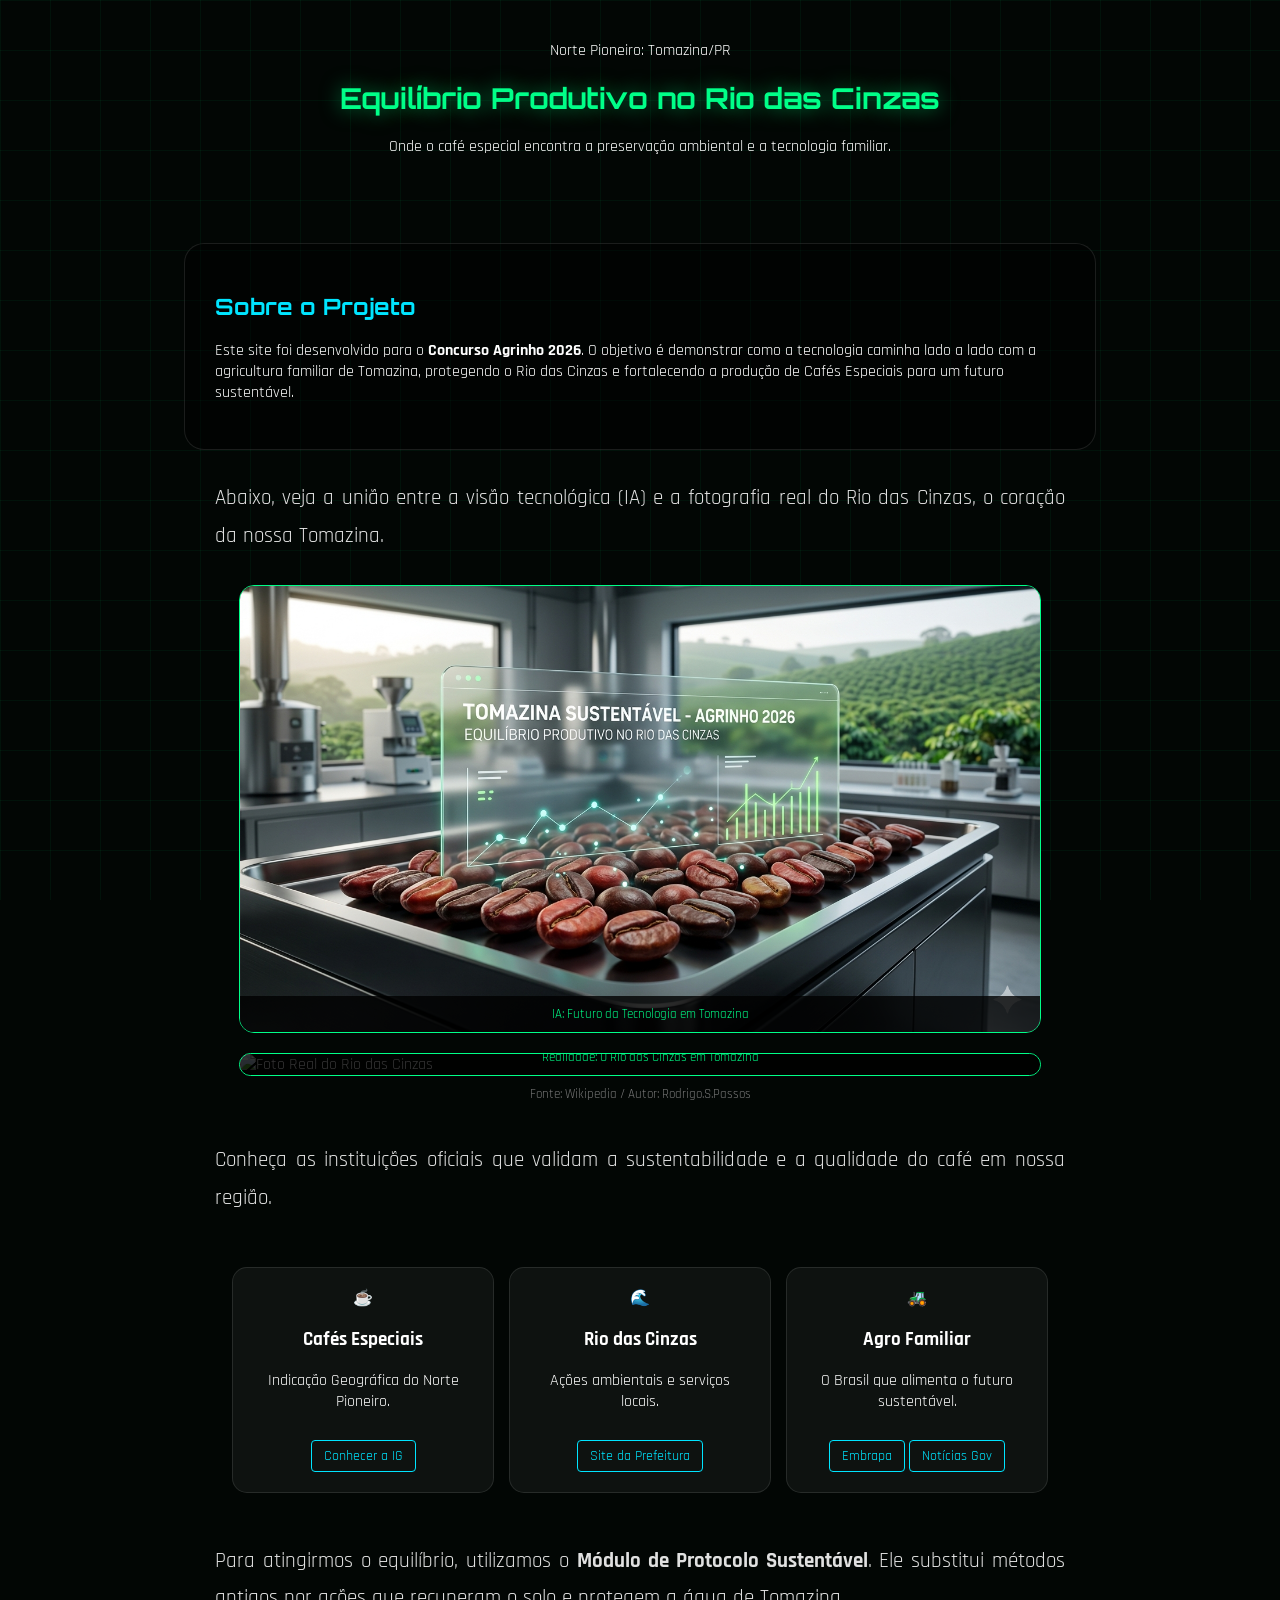
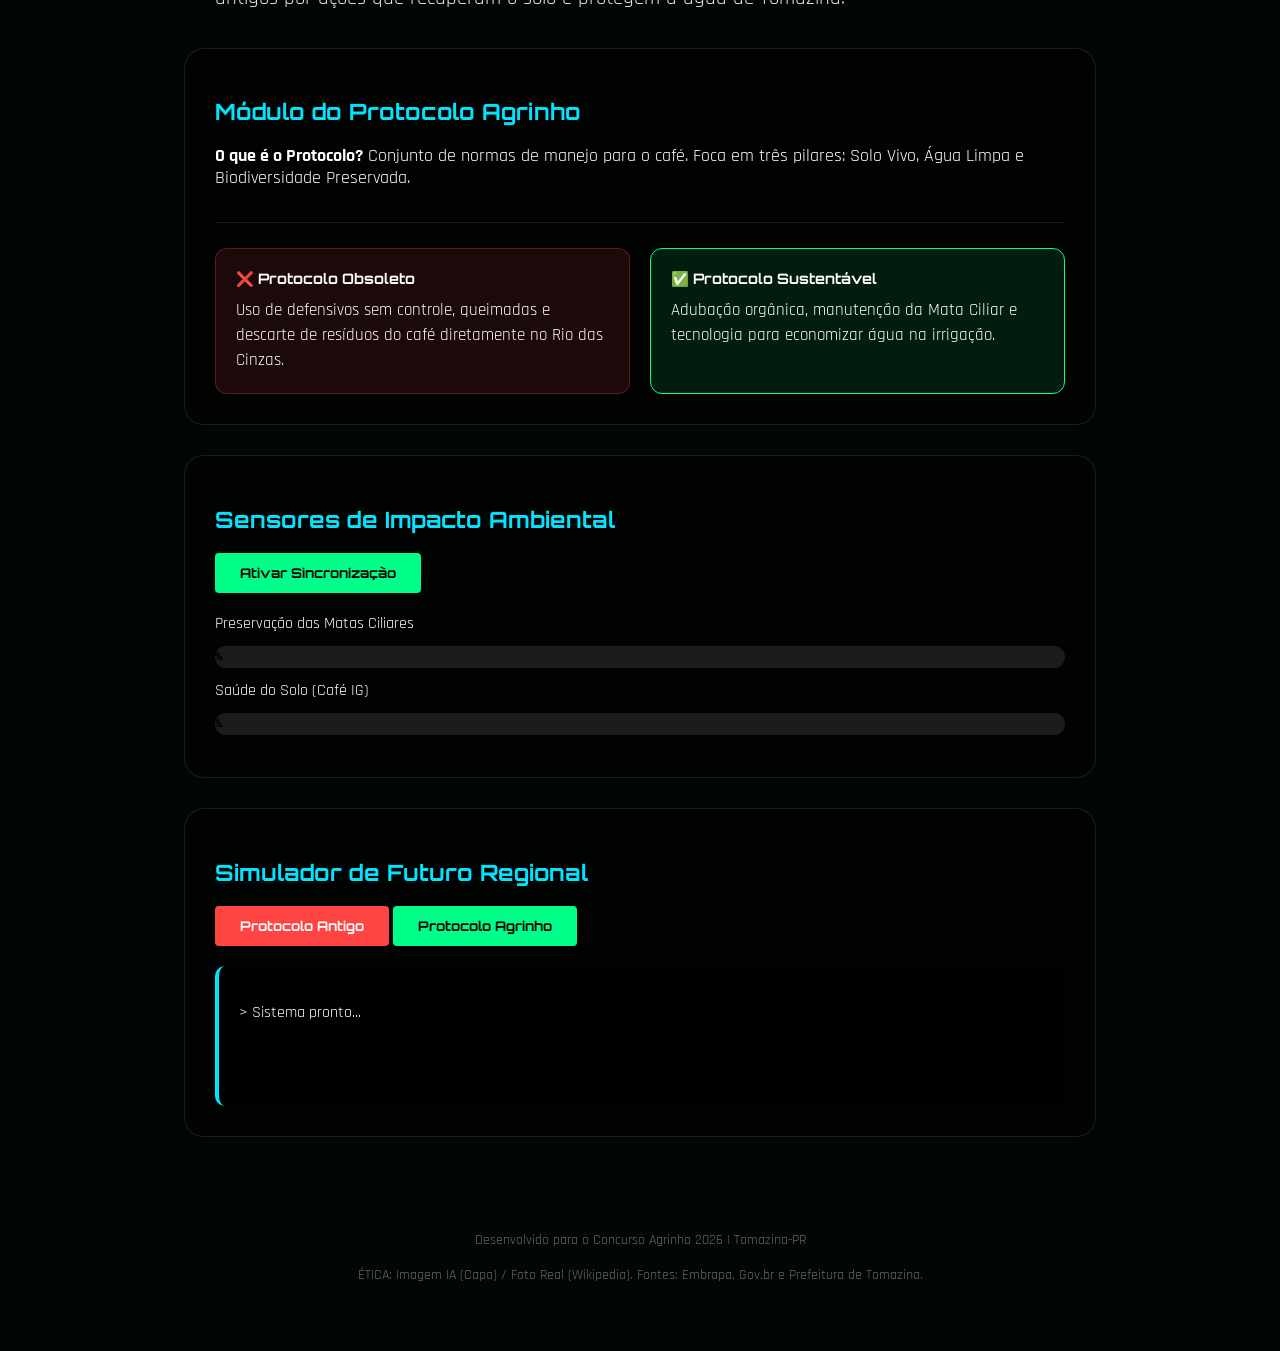
==== commit 690ebba6: "Update index.html" ====
--- a/index.html
+++ b/index.html
@@ -27,7 +27,7 @@
     </section>
 
     <div class="text-block-accessible">
-        <p>Abaixo, veja a união entre a visão tecnológica (IA) e a fotografia real do Rio das Cinzas, que é o coração da nossa Tomazina.</p>
+        <p>Abaixo, veja a união entre a visão tecnológica (IA) e a fotografia real do Rio das Cinzas, o coração da nossa Tomazina.</p>
     </div>
 
     <section class="image-showcase">
@@ -55,22 +55,23 @@
                 <div class="icon">☕</div>
                 <h3>Cafés Especiais</h3>
                 <p>Indicação Geográfica do Norte Pioneiro.</p>
-                <a href="https://www.cafesespeciaisdonortepioneiro.com.br/" target="_blank" class="btn-link">Conhecer a IG</a>
+                <a href="https://www.sebrae.com.br/sites/PortalSebrae/ufs/pr/indicacao-geografica/cafes-especiais-do-norte-pioneiro-do-parana,880479700349f510VgnVCM1000004c00210aRCRD" target="_blank" class="btn-link">Conhecer a IG</a>
             </div>
 
             <div class="glass-card">
                 <div class="icon">🌊</div>
                 <h3>Rio das Cinzas</h3>
-                <p>Ações ambientais e serviços em Tomazina/PR.</p>
+                <p>Ações ambientais e serviços locais.</p>
                 <a href="https://www.tomazina.pr.gov.br/meio-ambiente" target="_blank" class="btn-link">Site da Prefeitura</a>
             </div>
 
             <div class="glass-card">
                 <div class="icon">🚜</div>
                 <h3>Agro Familiar</h3>
-                <p>O Brasil que alimenta o futuro.</p>
+                <p>O Brasil que alimenta o futuro sustentável.</p>
                 <div class="link-group">
-                    <a href="https://www.embrapa.br/tema-agricultura-familiar" target="_blank" class="btn-link-sm">Site Embrapa</a>
+                    <a href="https://www.embrapa.br/tema-agricultura-familiar" target="_blank" class="btn-link-sm">Embrapa</a>
+                    <a href="https://www.gov.br/mda/pt-br/noticias/2024/10/o-brasil-que-alimenta-uma-celebracao-a-agricultura-familiar" target="_blank" class="btn-link-sm">Notícias Gov</a>
                 </div>
             </div>
         </section>
@@ -78,24 +79,24 @@
         <div class="text-block-accessible">
             <p>
                 Para atingirmos o equilíbrio, utilizamos o <strong>Módulo de Protocolo Sustentável</strong>. 
-                Ele é um guia técnico que substitui métodos antigos e prejudiciais por ações que recuperam o solo e protegem a água.
+                Ele substitui métodos antigos por ações que recuperam o solo e protegem a água de Tomazina.
             </p>
         </div>
 
         <section id="modulo-protocolo" class="glass-panel">
             <h2 class="section-title">Módulo do Protocolo Agrinho</h2>
             <div class="protocol-info">
-                <p><strong>O que é o Protocolo?</strong> É um conjunto de normas de manejo para o café em Tomazina. Ele foca em três pilares: Solo Vivo, Água Limpa e Biodiversidade Preservada.</p>
+                <p><strong>O que é o Protocolo?</strong> Conjunto de normas de manejo para o café. Foca em três pilares: Solo Vivo, Água Limpa e Biodiversidade Preservada.</p>
             </div>
             
             <div class="tips-container">
                 <div class="tip-box">
                     <h4>❌ Protocolo Obsoleto</h4>
-                    <p>Uso de defensivos químicos sem controle, queimadas para limpeza de solo e descarte de resíduos do café diretamente no Rio das Cinzas.</p>
+                    <p>Uso de defensivos sem controle, queimadas e descarte de resíduos do café diretamente no Rio das Cinzas.</p>
                 </div>
                 <div class="tip-box agrinho">
                     <h4>✅ Protocolo Sustentável</h4>
-                    <p>Adubação orgânica, manutenção da Mata Ciliar (APP) e uso de tecnologia para monitorar a umidade do solo, economizando água.</p>
+                    <p>Adubação orgânica, manutenção da Mata Ciliar e tecnologia para economizar água na irrigação.</p>
                 </div>
             </div>
         </section>
@@ -118,11 +119,11 @@
         <section id="simulador-futurista" class="glass-panel">
             <h2 class="section-title">Simulador de Futuro Regional</h2>
             <div class="terminal-actions">
-                <button class="btn-action red" onclick="simular('quimico')">Executar Protocolo Antigo</button>
-                <button class="btn-action green" onclick="simular('sustentavel')">Executar Protocolo Agrinho</button>
+                <button class="btn-action red" onclick="simular('quimico')">Protocolo Antigo</button>
+                <button class="btn-action green" onclick="simular('sustentavel')">Protocolo Agrinho</button>
             </div>
             <div id="terminal-screen">
-                <p id="status-text">> Sistema pronto para simulação...</p>
+                <p id="status-text">> Sistema pronto...</p>
                 <p id="tip-text" style="color: #888; font-size: 1rem; margin-top: 15px;"></p>
             </div>
         </section>
@@ -130,7 +131,7 @@
 
     <footer>
         <p>Desenvolvido para o Concurso Agrinho 2026 | Tomazina-PR</p>
-        <p class="credits">ÉTICA: Imagem IA (Capa) / Foto Real (Wikipedia). Fontes de Dados: Embrapa, ACENPP e Prefeitura de Tomazina.</p>
+        <p class="credits">ÉTICA: Imagem IA (Capa) / Foto Real (Wikipedia). Fontes: Embrapa, Gov.br e Prefeitura de Tomazina.</p>
     </footer>
 
     <script src="script.js"></script>
--- a/style.css
+++ b/style.css
@@ -6,82 +6,60 @@
     --glass-border: rgba(255, 255, 255, 0.1);
 }
 
-body {
-    background-color: var(--dark-void);
-    color: #ffffff;
-    font-family: 'Rajdhani', sans-serif;
-    margin: 0;
-    overflow-x: hidden;
-}
+body { background-color: var(--dark-void); color: #ffffff; font-family: 'Rajdhani', sans-serif; margin: 0; overflow-x: hidden; }
 
-/* Fundo */
+/* Fundo Futurista */
 .grid-overlay {
-    position: fixed;
-    top: 0; left: 0; width: 100%; height: 100%;
+    position: fixed; top: 0; left: 0; width: 100%; height: 100%;
     background-image: linear-gradient(rgba(0, 255, 136, 0.05) 1px, transparent 1px), 
                       linear-gradient(90deg, rgba(0, 255, 136, 0.05) 1px, transparent 1px);
-    background-size: 50px 50px;
-    z-index: -2;
-}
-
-.glow-sphere {
-    position: fixed;
-    top: -20%; right: -10%; width: 600px; height: 600px;
-    background: radial-gradient(circle, rgba(0, 255, 136, 0.1) 0%, transparent 70%);
-    z-index: -1;
+    background-size: 50px 50px; z-index: -2;
 }
 
 header { padding: 40px 20px; text-align: center; }
 h1 { font-family: 'Orbitron', sans-serif; font-size: 1.8rem; color: var(--neon-green); text-shadow: 0 0 20px rgba(0, 255, 136, 0.5); }
-.badge { display: inline-block; padding: 5px 15px; border: 1px solid var(--neon-green); border-radius: 50px; color: var(--neon-green); font-size: 0.7rem; margin-bottom: 10px; }
 
-/* ACESSIBILIDADE: Textos Narrativos */
-.text-block-accessible {
-    max-width: 850px;
-    margin: 40px auto;
-    padding: 0 25px;
-    text-align: justify;
-}
+/* ACESSIBILIDADE E LEITURA */
+.text-block-accessible { max-width: 850px; margin: 30px auto; padding: 0 25px; text-align: justify; }
+.text-block-accessible p { font-size: 1.3rem; line-height: 1.8; color: #e0e0e0; }
 
-.text-block-accessible p {
-    font-size: 1.25rem;
-    line-height: 1.8;
-    color: #e0e0e0;
-}
+.glass-panel { background: rgba(0, 0, 0, 0.4); border: 1px solid var(--glass-border); border-radius: 20px; padding: 30px; max-width: 850px; margin: 30px auto; width: 90%; }
+.section-title { font-family: 'Orbitron', sans-serif; color: var(--neon-cyan); font-size: 1.4rem; margin-bottom: 20px; }
 
-/* Imagens */
-.image-showcase { display: flex; justify-content: center; margin: 20px 0; }
-.image-container { max-width: 800px; width: 90%; border-radius: 15px; overflow: hidden; border: 1px solid var(--neon-green); position: relative; }
-.image-container img { width: 100%; height: auto; display: block; filter: brightness(0.9); transition: 0.5s; }
-.image-caption { position: absolute; bottom: 0; width: 100%; background: rgba(0,0,0,0.8); color: var(--neon-green); padding: 10px; text-align: center; font-size: 0.75rem; font-family: 'Orbitron'; }
-.image-source { text-align: center; font-size: 0.85rem; color: #888; margin-top: -10px; margin-bottom: 30px; }
-.image-source a { color: var(--neon-cyan); text-decoration: none; }
+/* PROTOCOLO E DICAS */
+.protocol-info { margin-bottom: 25px; border-bottom: 1px solid var(--glass-border); padding-bottom: 15px; font-size: 1.1rem; }
 
-/* Painéis */
-.glass-panel { background: rgba(0, 0, 0, 0.4); border: 1px solid var(--glass-border); border-radius: 20px; padding: 25px; max-width: 850px; margin: 20px auto; width: 95%; }
-.section-title { font-family: 'Orbitron', sans-serif; color: var(--neon-cyan); font-size: 1.4rem; margin-bottom: 15px; }
+.tips-container { display: grid; grid-template-columns: 1fr 1fr; gap: 20px; }
+.tip-box { background: rgba(255, 68, 68, 0.1); border: 1px solid rgba(255, 68, 68, 0.3); padding: 20px; border-radius: 12px; }
+.tip-box.agrinho { background: rgba(0, 255, 136, 0.1); border: 1px solid var(--neon-green); }
+.tip-box h4 { margin-top: 0; font-family: 'Orbitron'; font-size: 0.9rem; margin-bottom: 10px; }
+.tip-box p { font-size: 1.05rem; line-height: 1.5; margin: 0; }
 
+/* IMAGENS */
+.image-container { max-width: 800px; width: 90%; border-radius: 15px; overflow: hidden; border: 1px solid var(--neon-green); margin: 20px auto; position: relative; }
+.image-container img { width: 100%; display: block; }
+.image-caption { position: absolute; bottom: 0; width: 100%; background: rgba(0,0,0,0.8); color: var(--neon-green); padding: 10px; text-align: center; font-size: 0.8rem; }
+.image-source { text-align: center; font-size: 0.8rem; color: #777; margin-top: -10px; margin-bottom: 40px; }
+
+/* CARDS */
 #cards-container { display: flex; flex-wrap: wrap; justify-content: center; gap: 15px; padding: 20px; }
 .glass-card { background: var(--glass-white); border: 1px solid var(--glass-border); border-radius: 15px; padding: 20px; width: 220px; text-align: center; transition: 0.3s; }
 .glass-card:hover { border-color: var(--neon-green); transform: translateY(-5px); }
+.btn-link, .btn-link-sm { color: var(--neon-cyan); text-decoration: none; border: 1px solid var(--neon-cyan); padding: 6px 12px; border-radius: 4px; display: inline-block; margin-top: 12px; font-size: 0.85rem; }
 
-.btn-link, .btn-link-sm { color: var(--neon-cyan); text-decoration: none; border: 1px solid var(--neon-cyan); padding: 5px 15px; border-radius: 4px; display: inline-block; margin-top: 10px; font-size: 0.8rem; }
+/* GRÁFICOS */
+.progress-bg { background: rgba(255,255,255,0.1); height: 22px; border-radius: 12px; margin: 12px 0; overflow: hidden; }
+.progress-fill { height: 100%; display: flex; align-items: center; justify-content: center; font-size: 12px; color: #000; font-weight: bold; width: 0%; transition: width 0.5s ease; }
+.neon-green { background: var(--neon-green); box-shadow: 0 0 15px var(--neon-green); }
+.neon-cyan { background: var(--neon-cyan); box-shadow: 0 0 15px var(--neon-cyan); }
 
-/* Monitoramento */
-.progress-bg { background: rgba(255,255,255,0.1); height: 18px; border-radius: 10px; margin: 10px 0; overflow: hidden; }
-.progress-fill { height: 100%; display: flex; align-items: center; justify-content: center; font-size: 11px; color: #000; font-weight: bold; width: 0%; transition: width 0.5s ease; }
-.neon-green { background: var(--neon-green); }
-.neon-cyan { background: var(--neon-cyan); }
-
-.btn-main, .btn-action { background: var(--neon-green); border: none; padding: 12px 25px; font-family: 'Orbitron'; cursor: pointer; border-radius: 4px; font-weight: bold; }
+/* BOTÕES E TERMINAL */
+.btn-main, .btn-action { background: var(--neon-green); border: none; padding: 12px 25px; font-family: 'Orbitron'; cursor: pointer; border-radius: 4px; font-weight: bold; margin-bottom: 20px; transition: 0.3s; }
+.btn-main:hover, .btn-action:hover { filter: brightness(1.2); transform: scale(1.05); }
 .red { background: #ff4444; color: #fff; }
 
-#terminal-screen { background: #000; padding: 20px; border-radius: 8px; font-family: monospace; border-left: 3px solid var(--neon-cyan); min-height: 60px; text-align: left; font-size: 1.1rem; }
+#terminal-screen { background: #000; padding: 20px; border-radius: 10px; border-left: 4px solid var(--neon-cyan); min-height: 100px; text-align: left; }
 
-footer { text-align: center; padding: 50px 20px; font-size: 0.8rem; color: #555; }
-.credits { font-size: 0.75rem; color: #444; background: rgba(255,255,255,0.02); padding: 15px; border-radius: 5px; margin-top: 20px; }
+footer { text-align: center; padding: 50px 20px; font-size: 0.85rem; color: #666; line-height: 1.6; }
 
-@media (max-width: 600px) {
-    .text-block-accessible p { font-size: 1.1rem; text-align: left; }
-    h1 { font-size: 1.5rem; }
-}
+@media (max-width: 600px) { .tips-container { grid-template-columns: 1fr; } h1 { font-size: 1.5rem; } }
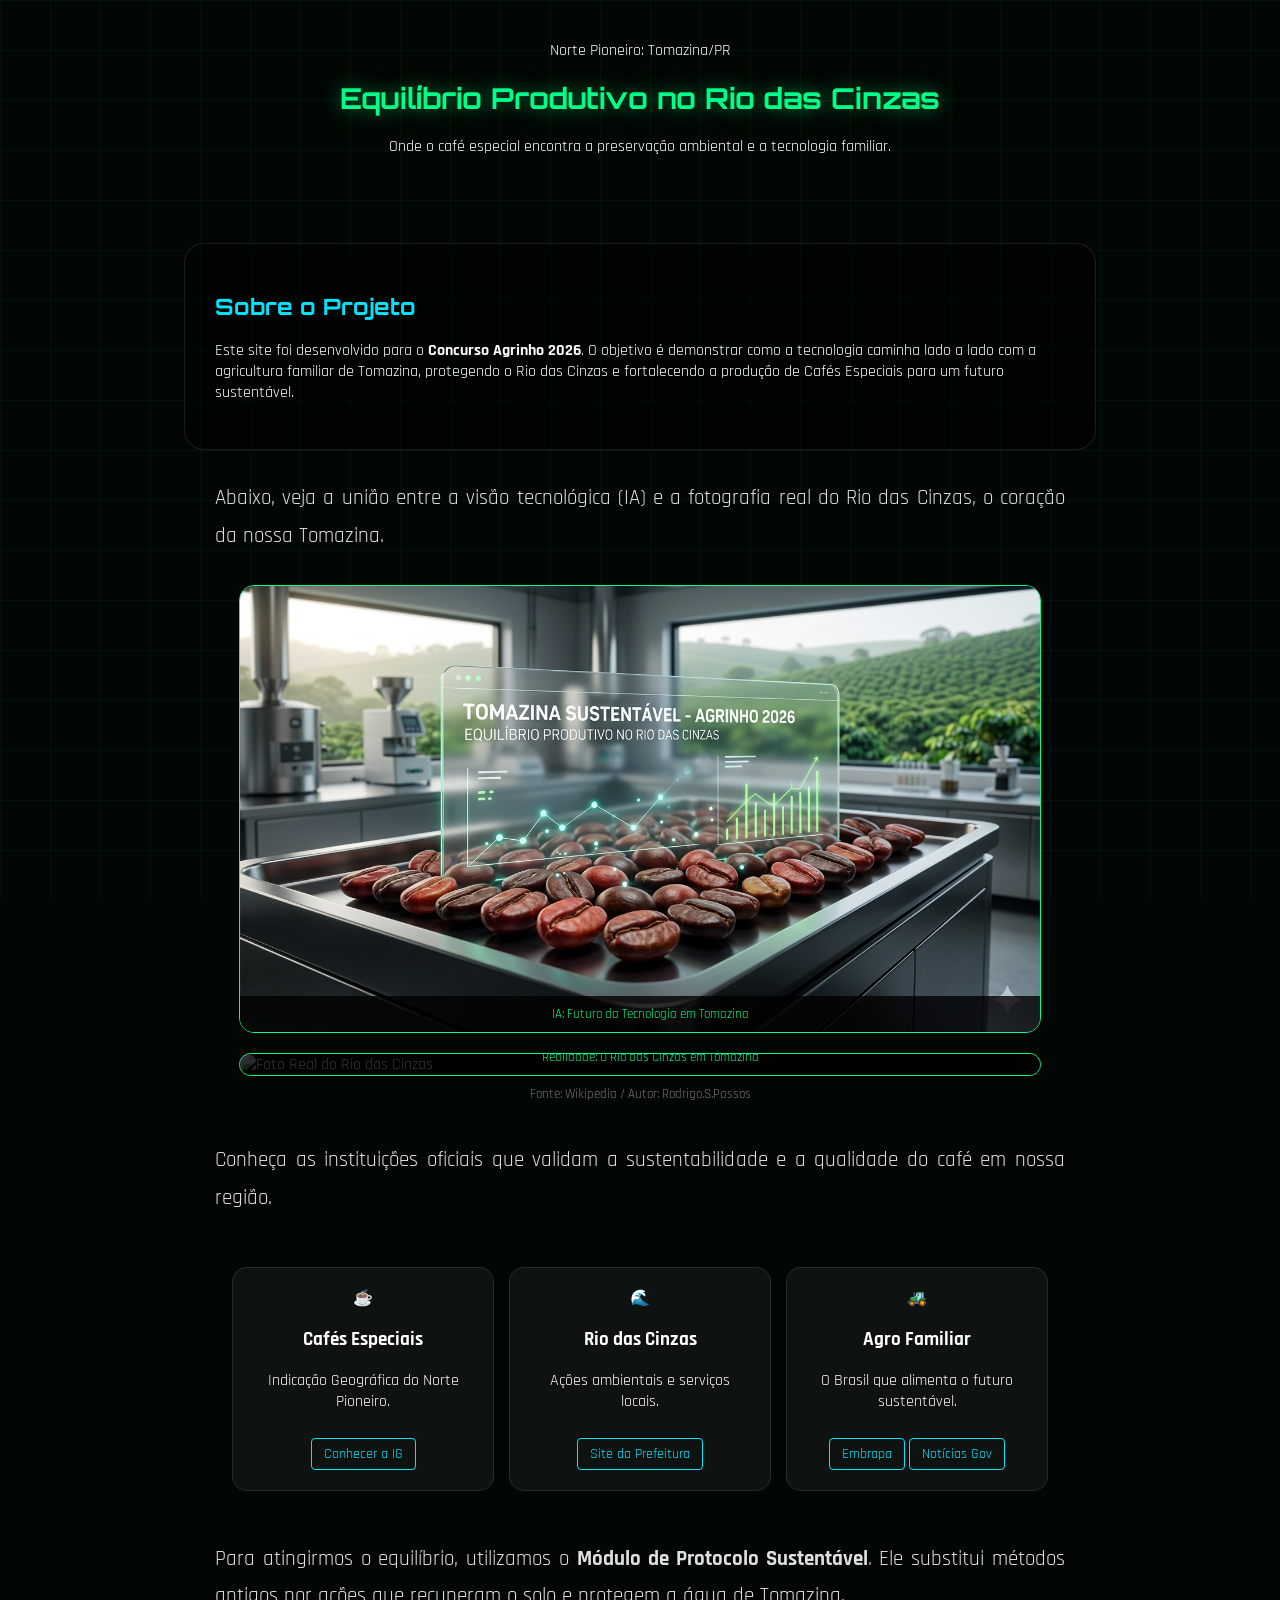
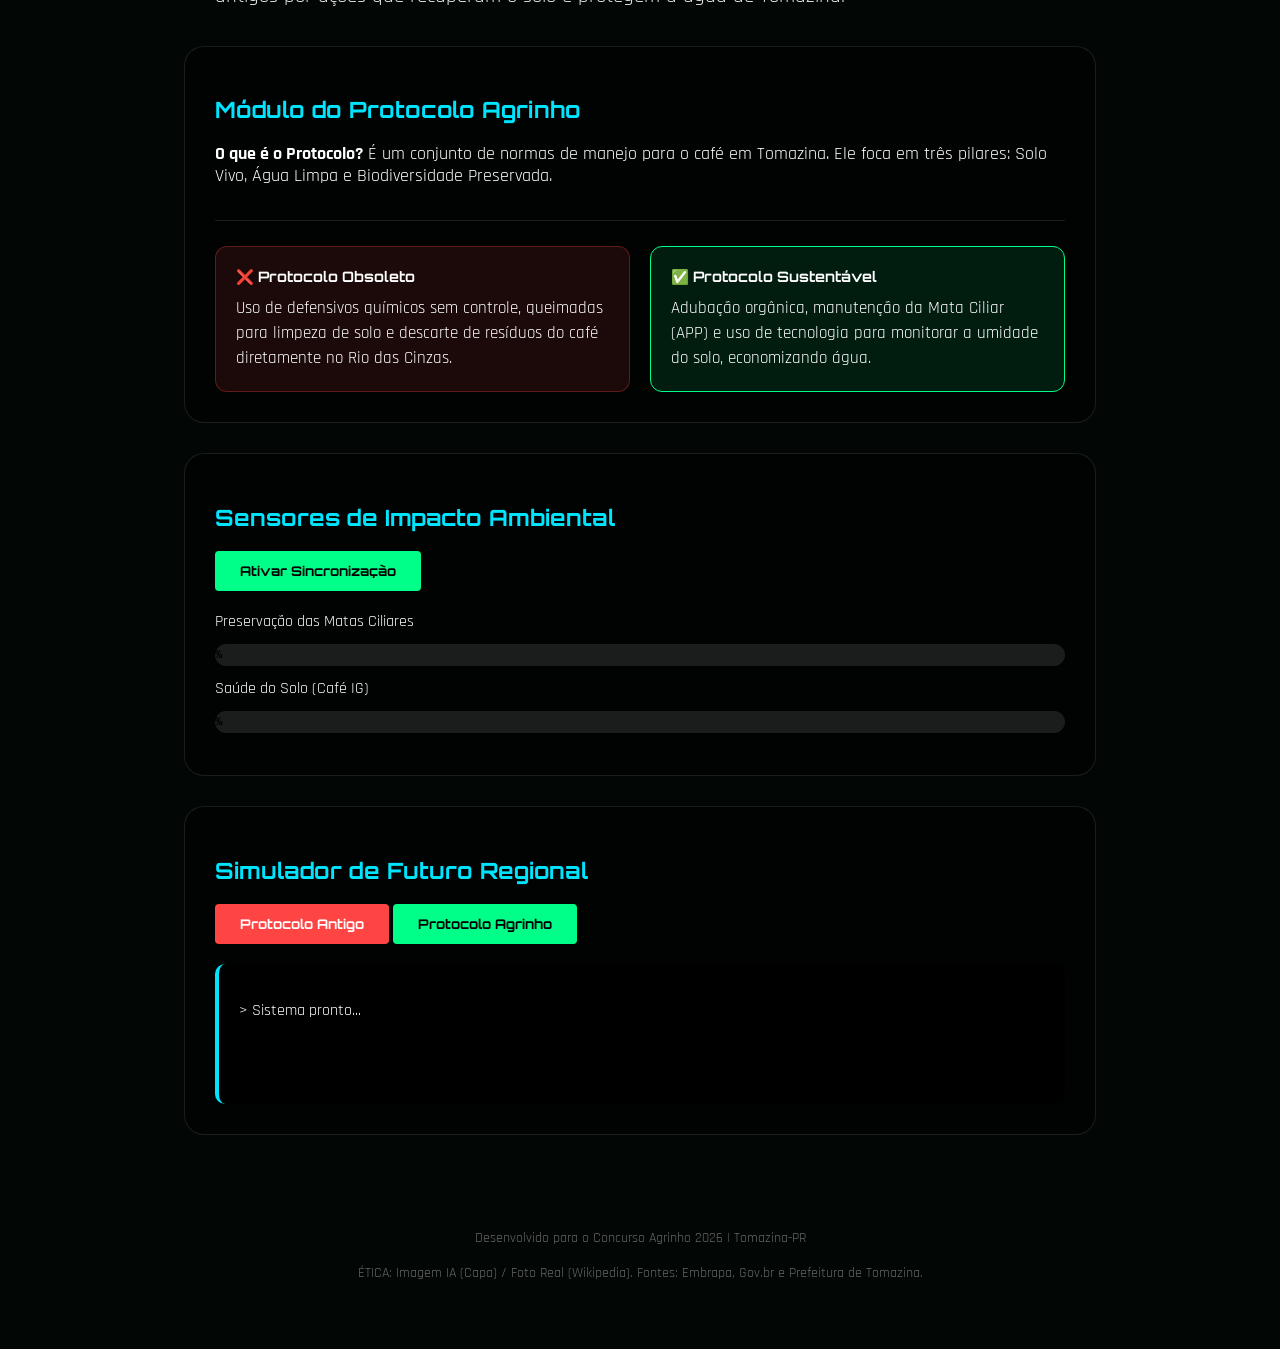
==== commit 78e3a8d3: "Update index.html" ====
--- a/index.html
+++ b/index.html
@@ -86,17 +86,17 @@
         <section id="modulo-protocolo" class="glass-panel">
             <h2 class="section-title">Módulo do Protocolo Agrinho</h2>
             <div class="protocol-info">
-                <p><strong>O que é o Protocolo?</strong> Conjunto de normas de manejo para o café. Foca em três pilares: Solo Vivo, Água Limpa e Biodiversidade Preservada.</p>
+                <p><strong>O que é o Protocolo?</strong> É um conjunto de normas de manejo para o café em Tomazina. Ele foca em três pilares: Solo Vivo, Água Limpa e Biodiversidade Preservada.</p>
             </div>
             
             <div class="tips-container">
                 <div class="tip-box">
                     <h4>❌ Protocolo Obsoleto</h4>
-                    <p>Uso de defensivos sem controle, queimadas e descarte de resíduos do café diretamente no Rio das Cinzas.</p>
+                    <p>Uso de defensivos químicos sem controle, queimadas para limpeza de solo e descarte de resíduos do café diretamente no Rio das Cinzas.</p>
                 </div>
                 <div class="tip-box agrinho">
                     <h4>✅ Protocolo Sustentável</h4>
-                    <p>Adubação orgânica, manutenção da Mata Ciliar e tecnologia para economizar água na irrigação.</p>
+                    <p>Adubação orgânica, manutenção da Mata Ciliar (APP) e uso de tecnologia para monitorar a umidade do solo, economizando água.</p>
                 </div>
             </div>
         </section>
--- a/style.css
+++ b/style.css
@@ -8,7 +8,6 @@
 
 body { background-color: var(--dark-void); color: #ffffff; font-family: 'Rajdhani', sans-serif; margin: 0; overflow-x: hidden; }
 
-/* Fundo Futurista */
 .grid-overlay {
     position: fixed; top: 0; left: 0; width: 100%; height: 100%;
     background-image: linear-gradient(rgba(0, 255, 136, 0.05) 1px, transparent 1px), 
@@ -19,14 +18,12 @@
 header { padding: 40px 20px; text-align: center; }
 h1 { font-family: 'Orbitron', sans-serif; font-size: 1.8rem; color: var(--neon-green); text-shadow: 0 0 20px rgba(0, 255, 136, 0.5); }
 
-/* ACESSIBILIDADE E LEITURA */
 .text-block-accessible { max-width: 850px; margin: 30px auto; padding: 0 25px; text-align: justify; }
 .text-block-accessible p { font-size: 1.3rem; line-height: 1.8; color: #e0e0e0; }
 
 .glass-panel { background: rgba(0, 0, 0, 0.4); border: 1px solid var(--glass-border); border-radius: 20px; padding: 30px; max-width: 850px; margin: 30px auto; width: 90%; }
 .section-title { font-family: 'Orbitron', sans-serif; color: var(--neon-cyan); font-size: 1.4rem; margin-bottom: 20px; }
 
-/* PROTOCOLO E DICAS */
 .protocol-info { margin-bottom: 25px; border-bottom: 1px solid var(--glass-border); padding-bottom: 15px; font-size: 1.1rem; }
 
 .tips-container { display: grid; grid-template-columns: 1fr 1fr; gap: 20px; }
@@ -35,27 +32,23 @@
 .tip-box h4 { margin-top: 0; font-family: 'Orbitron'; font-size: 0.9rem; margin-bottom: 10px; }
 .tip-box p { font-size: 1.05rem; line-height: 1.5; margin: 0; }
 
-/* IMAGENS */
 .image-container { max-width: 800px; width: 90%; border-radius: 15px; overflow: hidden; border: 1px solid var(--neon-green); margin: 20px auto; position: relative; }
 .image-container img { width: 100%; display: block; }
 .image-caption { position: absolute; bottom: 0; width: 100%; background: rgba(0,0,0,0.8); color: var(--neon-green); padding: 10px; text-align: center; font-size: 0.8rem; }
 .image-source { text-align: center; font-size: 0.8rem; color: #777; margin-top: -10px; margin-bottom: 40px; }
 
-/* CARDS */
 #cards-container { display: flex; flex-wrap: wrap; justify-content: center; gap: 15px; padding: 20px; }
 .glass-card { background: var(--glass-white); border: 1px solid var(--glass-border); border-radius: 15px; padding: 20px; width: 220px; text-align: center; transition: 0.3s; }
 .glass-card:hover { border-color: var(--neon-green); transform: translateY(-5px); }
-.btn-link, .btn-link-sm { color: var(--neon-cyan); text-decoration: none; border: 1px solid var(--neon-cyan); padding: 6px 12px; border-radius: 4px; display: inline-block; margin-top: 12px; font-size: 0.85rem; }
 
-/* GRÁFICOS */
+.btn-link, .btn-link-sm { color: var(--neon-cyan); text-decoration: none; border: 1px solid var(--neon-cyan); padding: 6px 12px; border-radius: 4px; display: inline-block; margin-top: 10px; font-size: 0.85rem; }
+
 .progress-bg { background: rgba(255,255,255,0.1); height: 22px; border-radius: 12px; margin: 12px 0; overflow: hidden; }
 .progress-fill { height: 100%; display: flex; align-items: center; justify-content: center; font-size: 12px; color: #000; font-weight: bold; width: 0%; transition: width 0.5s ease; }
 .neon-green { background: var(--neon-green); box-shadow: 0 0 15px var(--neon-green); }
 .neon-cyan { background: var(--neon-cyan); box-shadow: 0 0 15px var(--neon-cyan); }
 
-/* BOTÕES E TERMINAL */
 .btn-main, .btn-action { background: var(--neon-green); border: none; padding: 12px 25px; font-family: 'Orbitron'; cursor: pointer; border-radius: 4px; font-weight: bold; margin-bottom: 20px; transition: 0.3s; }
-.btn-main:hover, .btn-action:hover { filter: brightness(1.2); transform: scale(1.05); }
 .red { background: #ff4444; color: #fff; }
 
 #terminal-screen { background: #000; padding: 20px; border-radius: 10px; border-left: 4px solid var(--neon-cyan); min-height: 100px; text-align: left; }
